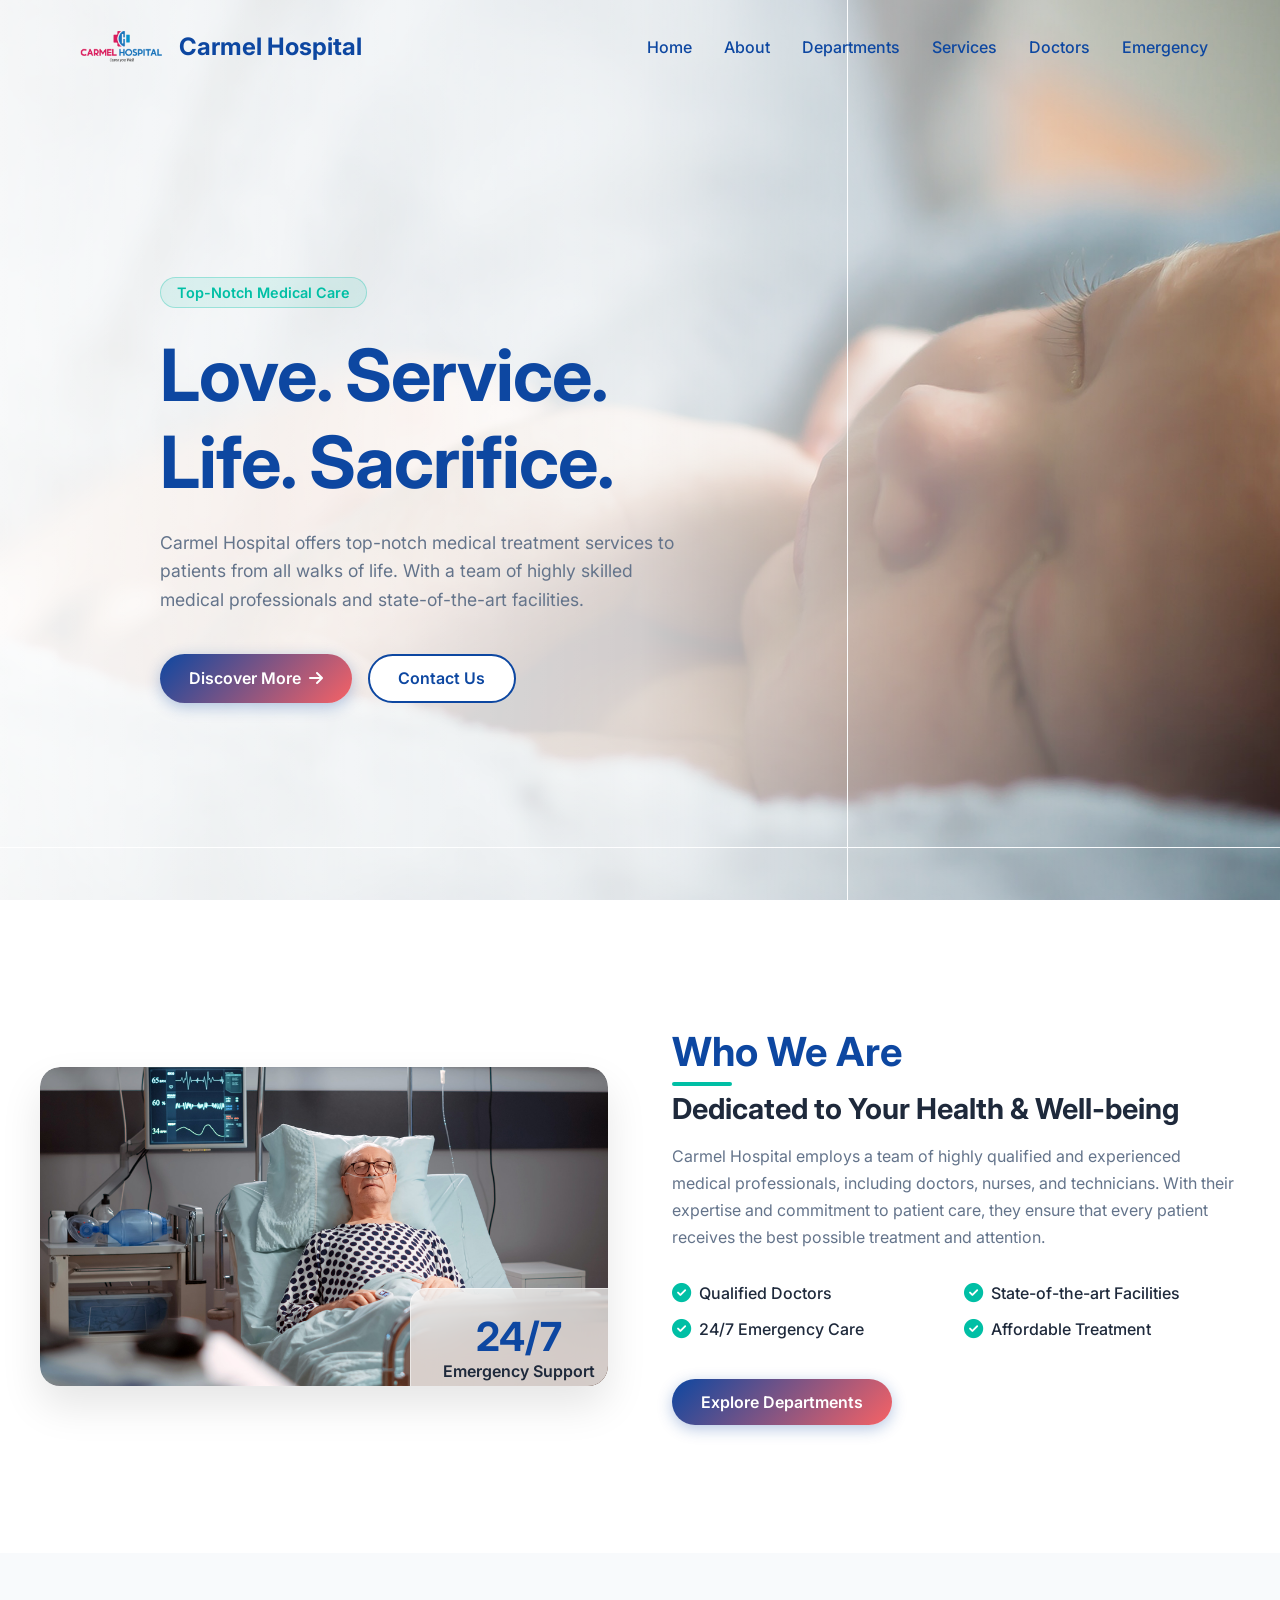
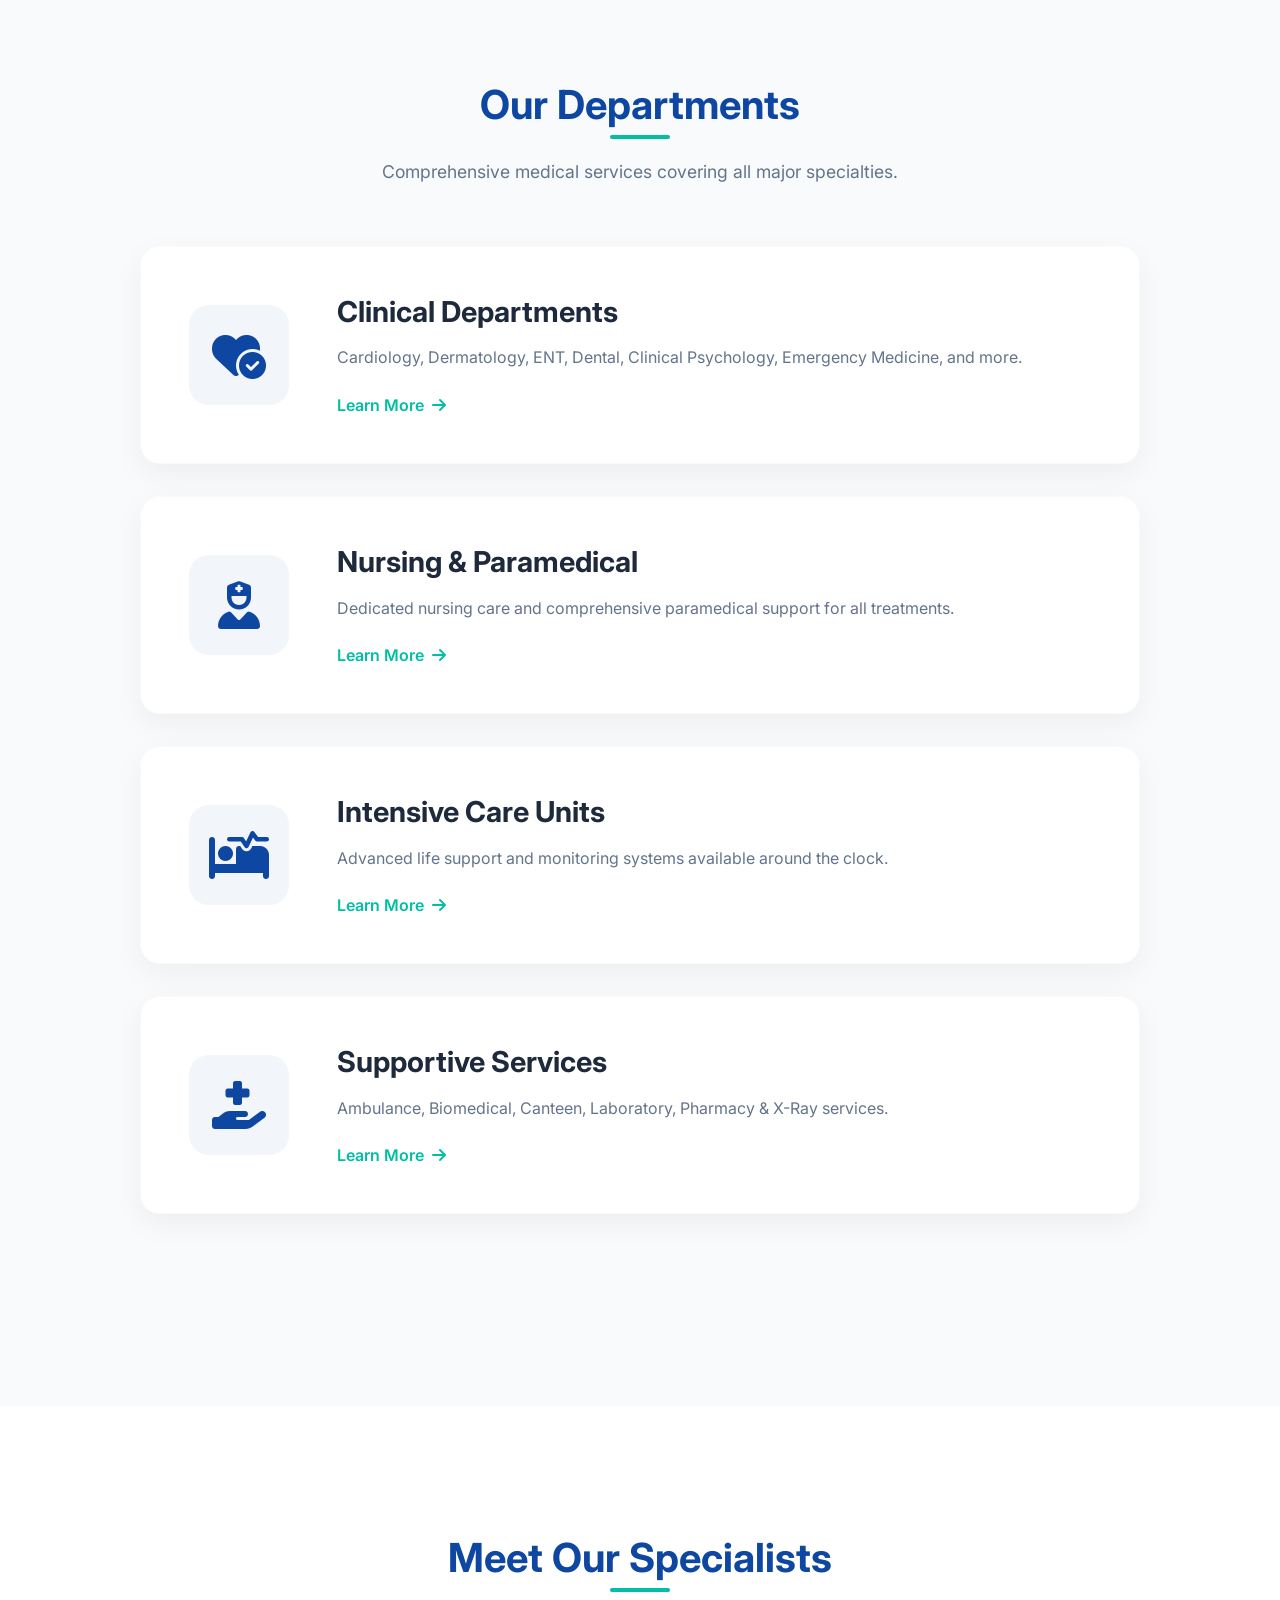
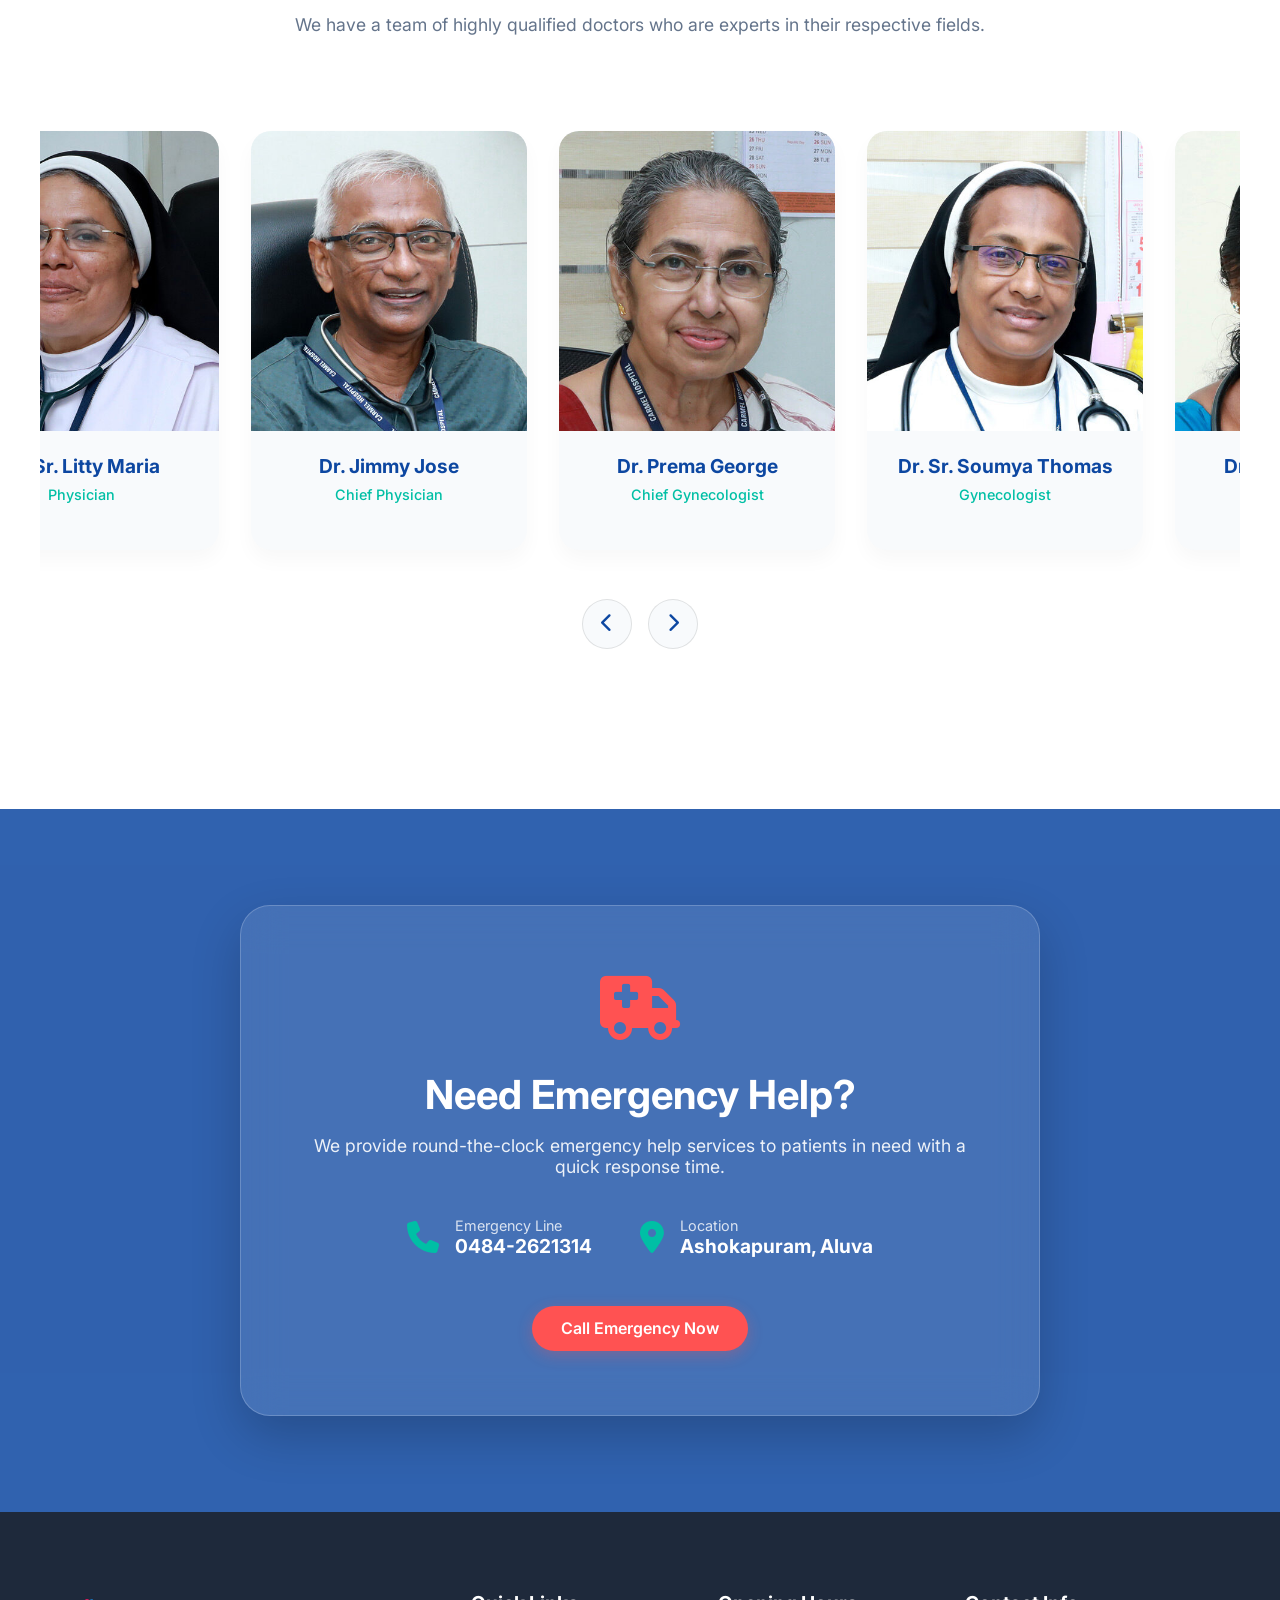
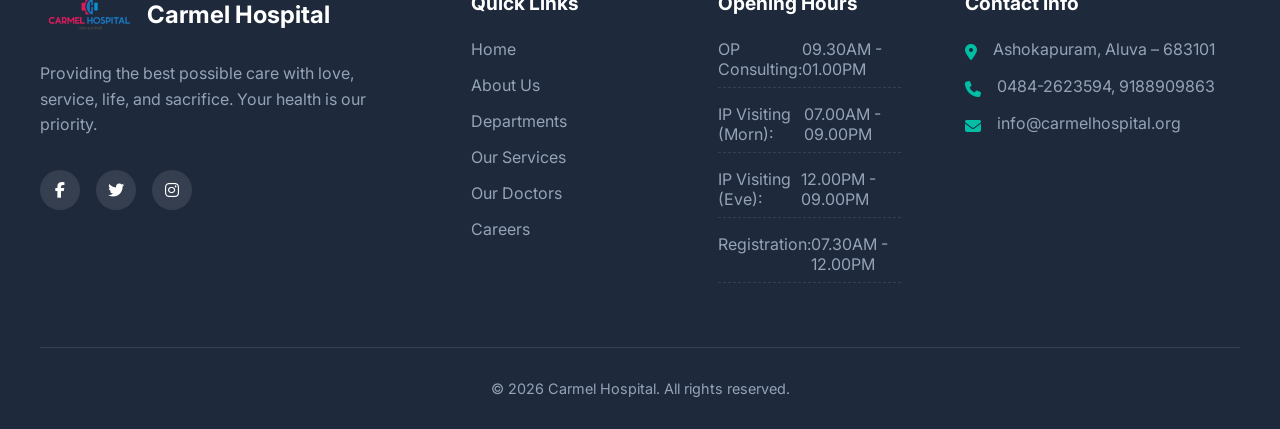
==== index.html @ 653ff262 "first commit" ====
<!DOCTYPE html>
<html lang="en">

<head>
    <meta charset="UTF-8">
    <meta name="viewport" content="width=device-width, initial-scale=1.0">
    <title>Carmel Hospital | Love - Service - Life - Sacrifice</title>
    <link rel="stylesheet" href="style.css?v=1.1">
    <link href="https://fonts.googleapis.com/css2?family=Inter:wght@300;400;500;600;700&display=swap" rel="stylesheet">
    <!-- Font Awesome for icons -->
    <link rel="stylesheet" href="https://cdnjs.cloudflare.com/ajax/libs/font-awesome/6.4.0/css/all.min.css">
</head>

<body>

    <!-- Global Loader -->
    <div id="global-loader" class="global-loader">
        <div class="loader-content">
            <img src="assets/landing/main_logo-1-scaled.png" alt="Carmel Hospital Logo">
        </div>
    </div>
    <script>
        window.addEventListener('load', () => {
            setTimeout(() => {
                const loader = document.getElementById('global-loader');
                if (loader) {
                    loader.style.opacity = '0';
                    setTimeout(() => loader.style.display = 'none', 500);
                }
            }, 500);
        });
    </script>

    <!-- Liquid Glass Navbar -->
    <nav class="navbar" id="navbar">
        <div class="nav-container">
            <a href="#" class="logo">
                <img src="assets/landing/main_logo-1-scaled.png" alt="Carmel Hospital" class="nav-logo-img"> Carmel
                Hospital
            </a>
            <div class="nav-links">
                <a href="#home">Home</a>
                <a href="about.html">About</a>
                <a href="department.html">Departments</a>
                <a href="services.html">Services</a>
                <a href="doctor.html">Doctors</a>
                <a href="#emergency">Emergency</a>
            </div>
            <div class="hamburger">
                <i class="fa-solid fa-bars"></i>
            </div>
        </div>
    </nav>

    <!-- Mobile Menu -->
    <div class="mobile-menu" id="mobile-menu">
        <a href="#home">Home</a>
        <a href="about.html">About</a>
        <a href="department.html">Departments</a>
        <a href="services.html">Services</a>
        <a href="doctor.html">Doctors</a>
        <a href="#emergency" class="btn-primary">Emergency</a>
    </div>

    <!-- Hero Section -->
    <section id="home" class="hero">
        <div class="hero-bg">
            <img src="assets/landing/banner1.jpg" alt="Carmel Hospital">
            <div class="hero-overlay"></div>
        </div>
        <div class="hero-content fade-up">
            <span class="badge">Top-Notch Medical Care</span>
            <h1>Love. Service.<br>Life. Sacrifice.</h1>
            <p>Carmel Hospital offers top-notch medical treatment services to patients from all walks of life. With a
                team of highly skilled medical professionals and state-of-the-art facilities.</p>
            <div class="hero-actions">
                <a href="about.html" class="btn-primary">Discover More <i class="fa-solid fa-arrow-right"></i></a>
                <a href="#contact" class="btn-secondary">Contact Us</a>
            </div>
        </div>
    </section>

    <!-- About Section -->
    <section id="about" class="about">
        <div class="about-container">
            <div class="about-image fade-in-left">
                <img src="assets/about/Intensive-Care-Units.jpg" alt="About Carmel Hospital" loading="lazy">
                <div class="glass-card stats-card">
                    <h3>24/7</h3>
                    <p>Emergency Support</p>
                </div>
            </div>
            <div class="about-content fade-in-right">
                <h2 class="section-title">Who We Are</h2>
                <h3>Dedicated to Your Health & Well-being</h3>
                <p>Carmel Hospital employs a team of highly qualified and experienced medical professionals, including
                    doctors, nurses, and technicians. With their expertise and commitment to patient care, they ensure
                    that every patient receives the best possible treatment and attention.</p>
                <ul class="features-list">
                    <li><i class="fa-solid fa-check-circle"></i> Qualified Doctors</li>
                    <li><i class="fa-solid fa-check-circle"></i> State-of-the-art Facilities</li>
                    <li><i class="fa-solid fa-check-circle"></i> 24/7 Emergency Care</li>
                    <li><i class="fa-solid fa-check-circle"></i> Affordable Treatment</li>
                </ul>
                <a href="#departments" class="btn-primary">Explore Departments</a>
            </div>
        </div>
    </section>

    <!-- Departments Section (Stacking Scroll Cards) -->
    <section id="departments" class="departments">
        <div class="section-header fade-up">
            <h2 class="section-title">Our Departments</h2>
            <p>Comprehensive medical services covering all major specialties.</p>
        </div>

        <div class="stack-cards-container" id="stack-container">
            <div class="stack-card card-1">
                <div class="card-icon"><i class="fa-solid fa-heart-circle-check"></i></div>
                <div class="card-content">
                    <h3>Clinical Departments</h3>
                    <p>Cardiology, Dermatology, ENT, Dental, Clinical Psychology, Emergency Medicine, and more.</p>
                    <a href="department.html#clinical" class="learn-more">Learn More <i
                            class="fa-solid fa-arrow-right"></i></a>
                </div>
            </div>

            <div class="stack-card card-2">
                <div class="card-icon"><i class="fa-solid fa-user-nurse"></i></div>
                <div class="card-content">
                    <h3>Nursing & Paramedical</h3>
                    <p>Dedicated nursing care and comprehensive paramedical support for all treatments.</p>
                    <a href="department.html#nursing" class="learn-more">Learn More <i
                            class="fa-solid fa-arrow-right"></i></a>
                </div>
            </div>

            <div class="stack-card card-3">
                <div class="card-icon"><i class="fa-solid fa-bed-pulse"></i></div>
                <div class="card-content">
                    <h3>Intensive Care Units</h3>
                    <p>Advanced life support and monitoring systems available around the clock.</p>
                    <a href="department.html#icu" class="learn-more">Learn More <i
                            class="fa-solid fa-arrow-right"></i></a>
                </div>
            </div>

            <div class="stack-card card-4">
                <div class="card-icon"><i class="fa-solid fa-hand-holding-medical"></i></div>
                <div class="card-content">
                    <h3>Supportive Services</h3>
                    <p>Ambulance, Biomedical, Canteen, Laboratory, Pharmacy & X-Ray services.</p>
                    <a href="department.html#paramedical" class="learn-more">Learn More <i
                            class="fa-solid fa-arrow-right"></i></a>
                </div>
            </div>
        </div>
    </section>

    <!-- Doctors Section (Minimal Carousel) -->
    <section id="doctors" class="doctors">
        <div class="section-header fade-up">
            <h2 class="section-title">Meet Our Specialists</h2>
            <p>We have a team of highly qualified doctors who are experts in their respective fields.</p>
        </div>

        <div class="carousel-container fade-up">
            <div class="carousel-track" id="doctor-track">
                <!-- Doctor cards will be dynamically injected here by script.js -->
            </div>

            <div class="carousel-controls">
                <button class="control-btn prev-btn" id="prev-doc"><i class="fa-solid fa-chevron-left"></i></button>
                <button class="control-btn next-btn" id="next-doc"><i class="fa-solid fa-chevron-right"></i></button>
            </div>
        </div>
    </section>

    <!-- Emergency Section -->
    <section id="emergency" class="emergency">
        <div class="emergency-content glass-panel fade-up">
            <div class="em-icon">
                <i class="fa-solid fa-truck-medical"></i>
            </div>
            <h2>Need Emergency Help?</h2>
            <p>We provide round-the-clock emergency help services to patients in need with a quick response time.</p>
            <div class="contact-methods">
                <div class="method">
                    <i class="fa-solid fa-phone"></i>
                    <div>
                        <span>Emergency Line</span>
                        <strong>0484-2621314</strong>
                    </div>
                </div>
                <div class="method">
                    <i class="fa-solid fa-location-dot"></i>
                    <div>
                        <span>Location</span>
                        <strong>Ashokapuram, Aluva</strong>
                    </div>
                </div>
            </div>
            <a href="tel:04842621314" class="btn-alert">Call Emergency Now</a>
        </div>
    </section>

    <!-- Footer -->
    <footer id="contact" class="footer">
        <div class="footer-container">
            <div class="footer-col">
                <a href="#" class="logo footer-logo">
                    <img src="assets/landing/main_logo-1-scaled.png" alt="Carmel Hospital" class="nav-logo-img"> Carmel
                    Hospital
                </a>
                <p>Providing the best possible care with love, service, life, and sacrifice. Your health is our
                    priority.</p>
                <div class="social-links">
                    <a href="#"><i class="fa-brands fa-facebook-f"></i></a>
                    <a href="#"><i class="fa-brands fa-twitter"></i></a>
                    <a href="#"><i class="fa-brands fa-instagram"></i></a>
                </div>
            </div>

            <div class="footer-col">
                <h3>Quick Links</h3>
                <ul>
                    <li><a href="#home">Home</a></li>
                    <li><a href="about.html">About Us</a></li>
                    <li><a href="department.html">Departments</a></li>
                    <li><a href="services.html">Our Services</a></li>
                    <li><a href="doctor.html">Our Doctors</a></li>
                    <li><a href="#">Careers</a></li>
                </ul>
            </div>

            <div class="footer-col">
                <h3>Opening Hours</h3>
                <ul class="hours-list">
                    <li>OP Consulting: <span>09.30AM - 01.00PM</span></li>
                    <li>IP Visiting (Morn): <span>07.00AM - 09.00PM</span></li>
                    <li>IP Visiting (Eve): <span>12.00PM - 09.00PM</span></li>
                    <li>Registration: <span>07.30AM - 12.00PM</span></li>
                </ul>
            </div>

            <div class="footer-col">
                <h3>Contact Info</h3>
                <ul class="contact-info">
                    <li><i class="fa-solid fa-location-dot"></i> Ashokapuram, Aluva – 683101</li>
                    <li><i class="fa-solid fa-phone"></i> 0484-2623594, 9188909863</li>
                    <li><i class="fa-solid fa-envelope"></i> info@carmelhospital.org</li>
                </ul>
            </div>
        </div>

        <div class="footer-bottom">
            <p>&copy; 2026 Carmel Hospital. All rights reserved.</p>
        </div>
    </footer>

    <script src="doctors.js"></script>
    <script src="script.js"></script>
</body>

</html>
---- style.css ----
:root {
    --primary-color: #0d47a1;
    /* Deep Trustworthy Blue */
    --secondary-color: #00bfa5;
    /* Modern Medical Teal */
    --accent-color: #ff5252;
    /* Emergency Red */
    --text-main: #1e293b;
    --text-light: #64748b;
    --bg-color: #f8fafc;
    --white: #ffffff;
    --glass-bg: rgba(255, 255, 255, 0.7);
    --glass-border: rgba(255, 255, 255, 0.5);
    --glass-shadow: 0 8px 32px 0 rgba(31, 38, 135, 0.07);
    --transition-smooth: all 0.4s cubic-bezier(0.25, 0.8, 0.25, 1);
}

* {
    margin: 0;
    padding: 0;
    box-sizing: border-box;
}

html {
    scroll-behavior: smooth;
    font-family: 'Inter', sans-serif;
    color: var(--text-main);
}

body {
    background-color: var(--bg-color);
    overflow-x: hidden;
}

/* Typography & Utilities */
h1,
h2,
h3,
h4,
h5,
h6 {
    font-weight: 700;
    line-height: 1.2;
}

a {
    text-decoration: none;
    color: inherit;
    transition: var(--transition-smooth);
}

ul {
    list-style: none;
}

.section-title {
    font-size: 2.5rem;
    color: var(--primary-color);
    margin-bottom: 1rem;
    position: relative;
    display: inline-block;
}

.section-title::after {
    content: '';
    position: absolute;
    bottom: -10px;
    left: 0;
    width: 60px;
    height: 4px;
    background: var(--secondary-color);
    border-radius: 2px;
}

.section-header {
    text-align: center;
    margin-bottom: 4rem;
}

.section-header .section-title::after {
    left: 50%;
    transform: translateX(-50%);
}

.section-header p {
    color: var(--text-light);
    font-size: 1.1rem;
    margin-top: 1rem;
}

/* Buttons */
.btn-primary,
.btn-secondary,
.btn-alert {
    display: inline-flex;
    align-items: center;
    gap: 0.5rem;
    padding: 0.8rem 1.8rem;
    border-radius: 50px;
    font-weight: 600;
    cursor: pointer;
    border: none;
    transition: var(--transition-smooth);
    position: relative;
    overflow: hidden;
    z-index: 1;
}

.btn-primary {
    background: linear-gradient(135deg, var(--primary-color), #f76265);
    color: var(--white);
    box-shadow: 0 4px 15px rgba(13, 71, 161, 0.3);
}

.btn-primary:hover {
    transform: translateY(-3px);
    box-shadow: 0 8px 25px rgba(13, 71, 161, 0.4);
}

.btn-secondary {
    background: var(--white);
    color: var(--primary-color);
    border: 2px solid var(--primary-color);
}

.btn-secondary:hover {
    background: var(--primary-color);
    color: var(--white);
}

.btn-alert {
    background: var(--accent-color);
    color: var(--white);
    box-shadow: 0 4px 15px rgba(255, 82, 82, 0.3);
}

.btn-alert:hover {
    transform: translateY(-3px);
    box-shadow: 0 8px 25px rgba(255, 82, 82, 0.4);
}

/* Liquid Glass Navbar */
.navbar {
    position: fixed;
    top: 0;
    width: 100%;
    padding: 1.5rem 0;
    z-index: 1000;
    transition: var(--transition-smooth);
    background: transparent;
}

.navbar.scrolled {
    padding: 1rem 0;
    background: var(--glass-bg);
    backdrop-filter: blur(12px);
    -webkit-backdrop-filter: blur(12px);
    border-bottom: 1px solid var(--glass-border);
    box-shadow: var(--glass-shadow);
}

.nav-container {
    max-width: 1200px;
    margin: 0 auto;
    padding: 0 2rem;
    display: flex;
    justify-content: space-between;
    align-items: center;
}

.logo {
    font-size: 1.5rem;
    font-weight: 700;
    color: var(--primary-color);
    display: flex;
    align-items: center;
    gap: 0.5rem;
}

.navbar.scrolled .logo,
.navbar.scrolled .nav-links a:not(.btn-nav) {
    color: var(--primary-color);
}

.nav-links {
    display: flex;
    align-items: center;
    gap: 2rem;
}

.nav-links a {
    font-weight: 500;
    position: relative;
    color: var(--primary-color);
}

.nav-links a:not(.btn-nav)::after {
    content: '';
    position: absolute;
    bottom: -5px;
    left: 0;
    width: 0;
    height: 2px;
    background: var(--secondary-color);
    transition: width 0.3s ease;
}

.nav-links a:not(.btn-nav):hover::after {
    width: 100%;
}

.hamburger {
    display: none;
    font-size: 1.5rem;
    cursor: pointer;
    color: var(--primary-color);
}

/* Mobile Menu */
.mobile-menu {
    position: fixed;
    top: 0;
    right: -100%;
    width: 300px;
    height: 100vh;
    background: var(--white);
    box-shadow: -5px 0 20px rgba(0, 0, 0, 0.1);
    display: flex;
    flex-direction: column;
    padding: 6rem 2rem;
    gap: 1.5rem;
    z-index: 999;
    transition: 0.4s ease-in-out;
}

.mobile-menu.active {
    right: 0;
}

.mobile-menu a {
    font-size: 1.2rem;
    font-weight: 600;
    color: var(--primary-color);
}

/* Hero Section */
.hero {
    min-height: 100vh;
    position: relative;
    display: flex;
    align-items: center;
    padding-top: 80px;
    overflow: hidden;
}

.hero-bg {
    position: absolute;
    top: 0;
    left: 0;
    width: 100%;
    height: 100%;
    z-index: -1;
}

.hero-bg img {
    width: 100%;
    height: 100%;
    object-fit: cover;
    object-position: center;
}

.hero-overlay {
    position: absolute;
    top: 0;
    left: 0;
    width: 100%;
    height: 100%;
    background: linear-gradient(90deg, rgba(255, 255, 255, 0.95) 0%, rgba(255, 255, 255, 0.8) 50%, rgba(255, 255, 255, 0.1) 100%);
}

.hero-content {
    max-width: 1200px;
    margin: 0 auto;
    padding: 0 2rem;
    width: 100%;
    max-width: 600px;
    margin-left: 10%;
}

.badge {
    display: inline-block;
    padding: 0.4rem 1rem;
    background: rgba(0, 191, 165, 0.1);
    color: var(--secondary-color);
    border-radius: 50px;
    font-weight: 600;
    font-size: 0.9rem;
    margin-bottom: 1.5rem;
    border: 1px solid rgba(0, 191, 165, 0.3);
}

.hero-content h1 {
    font-size: 4.5rem;
    color: var(--primary-color);
    margin-bottom: 1.5rem;
    letter-spacing: -1px;
}

.hero-content p {
    font-size: 1.1rem;
    color: var(--text-light);
    margin-bottom: 2.5rem;
    line-height: 1.6;
}

.hero-actions {
    display: flex;
    gap: 1rem;
}

/* About Section */
.about {
    padding: 8rem 2rem;
    background: var(--white);
}

.about-container {
    max-width: 1200px;
    margin: 0 auto;
    display: grid;
    grid-template-columns: 1fr 1fr;
    gap: 4rem;
    align-items: center;
}

.about-image {
    position: relative;
    border-radius: 20px;
    overflow: hidden;
    box-shadow: 0 20px 40px rgba(0, 0, 0, 0.1);
}

.about-image img {
    width: 100%;
    display: block;
    border-radius: 20px;
    transition: transform 0.5s ease;
}

.about-image:hover img {
    transform: scale(1.05);
}

.glass-card {
    position: absolute;
    bottom: -20px;
    right: -20px;
    background: var(--glass-bg);
    backdrop-filter: blur(16px);
    -webkit-backdrop-filter: blur(16px);
    border: 1px solid var(--glass-border);
    padding: 1.5rem 2rem;
    border-radius: 16px;
    box-shadow: var(--glass-shadow);
    text-align: center;
    z-index: 2;
}

.stats-card h3 {
    font-size: 2.5rem;
    color: var(--primary-color);
}

.stats-card p {
    color: var(--text-main);
    font-weight: 600;
}

.about-content h3 {
    font-size: 1.8rem;
    margin-bottom: 1rem;
    color: var(--text-main);
}

.about-content p {
    color: var(--text-light);
    margin-bottom: 2rem;
    line-height: 1.7;
}

.features-list {
    display: grid;
    grid-template-columns: 1fr 1fr;
    gap: 1rem;
    margin-bottom: 2.5rem;
}

.features-list li {
    display: flex;
    align-items: center;
    gap: 0.5rem;
    color: var(--text-main);
    font-weight: 500;
}

.features-list i {
    color: var(--secondary-color);
    font-size: 1.2rem;
}

/* Departments Section (Stacking Scroll Cards) */
.departments {
    padding: 8rem 2rem;
    background: var(--bg-color);
    position: relative;
}

.stack-cards-container {
    max-width: 1000px;
    margin: 0 auto;
    display: flex;
    flex-direction: column;
    gap: 2rem;
    padding-bottom: 4rem;
    /* Space for the last card to stick */
}

.stack-card {
    background: var(--white);
    border-radius: 20px;
    padding: 3rem;
    display: flex;
    align-items: center;
    gap: 3rem;
    box-shadow: 0 10px 30px rgba(0, 0, 0, 0.05);
    position: sticky;
    top: 120px;
    /* Offset for navbar */
    transform-origin: top center;
    transition: var(--transition-smooth);
    border: 1px solid rgba(0, 0, 0, 0.02);
}

/* Offsets for stacking effect */
.card-1 {
    top: 120px;
    z-index: 1;
}

.card-2 {
    top: 140px;
    z-index: 2;
}

.card-3 {
    top: 160px;
    z-index: 3;
}

.card-4 {
    top: 180px;
    z-index: 4;
}

.card-icon {
    width: 100px;
    height: 100px;
    background: rgba(13, 71, 161, 0.05);
    border-radius: 20px;
    display: flex;
    justify-content: center;
    align-items: center;
    font-size: 3rem;
    color: var(--primary-color);
    flex-shrink: 0;
    transition: var(--transition-smooth);
}

.stack-card:hover .card-icon {
    background: var(--primary-color);
    color: var(--white);
    transform: scale(1.1);
}

.card-content h3 {
    font-size: 1.8rem;
    margin-bottom: 1rem;
}

.card-content p {
    color: var(--text-light);
    margin-bottom: 1.5rem;
    line-height: 1.6;
}

.learn-more {
    color: var(--secondary-color);
    font-weight: 600;
    display: flex;
    align-items: center;
    gap: 0.5rem;
}

.learn-more:hover {
    color: var(--primary-color);
    gap: 0.8rem;
}

/* Doctors Section (Minimal Carousel) */
.doctors {
    padding: 8rem 2rem;
    background: var(--white);
}

.carousel-container {
    max-width: 1200px;
    margin: 0 auto;
    position: relative;
    overflow: hidden;
    padding: 2rem 0;
}

.carousel-track {
    display: flex;
    gap: 2rem;
    cursor: grab;
    will-change: transform;
}

.carousel-track:active {
    cursor: grabbing;
}

.doctor-card {
    flex: 0 0 calc(25% - 1.5rem);
    background: var(--bg-color);
    border-radius: 20px;
    overflow: hidden;
    box-shadow: 0 10px 20px rgba(0, 0, 0, 0.03);
    transition: var(--transition-smooth);
}

.doctor-card:hover {
    transform: translateY(-10px);
    box-shadow: 0 15px 30px rgba(0, 0, 0, 0.08);
}

.doc-img-wrapper {
    position: relative;
    height: 300px;
    overflow: hidden;
}

.doc-img-wrapper img {
    width: 100%;
    height: 100%;
    object-fit: cover;
    transition: var(--transition-smooth);
}

.doctor-card:hover .doc-img-wrapper img {
    transform: scale(1.05);
}

.doc-socials {
    position: absolute;
    bottom: -50px;
    left: 0;
    width: 100%;
    display: flex;
    justify-content: center;
    gap: 1rem;
    padding: 1rem;
    background: linear-gradient(to top, rgba(0, 0, 0, 0.7), transparent);
    transition: var(--transition-smooth);
}

.doctor-card:hover .doc-socials {
    bottom: 0;
}

.doc-socials a {
    color: var(--white);
    font-size: 1.2rem;
}

.doc-socials a:hover {
    color: var(--secondary-color);
}

.doc-info {
    padding: 1.5rem;
    text-align: center;
}

.doc-info h3 {
    font-size: 1.2rem;
    color: var(--primary-color);
    margin-bottom: 0.5rem;
}

.doc-info p {
    color: var(--secondary-color);
    font-weight: 500;
    font-size: 0.9rem;
}

.carousel-controls {
    display: flex;
    justify-content: center;
    gap: 1rem;
    margin-top: 3rem;
}

.control-btn {
    width: 50px;
    height: 50px;
    border-radius: 50%;
    background: var(--bg-color);
    border: 1px solid rgba(0, 0, 0, 0.1);
    color: var(--primary-color);
    font-size: 1.2rem;
    cursor: pointer;
    transition: var(--transition-smooth);
    display: flex;
    justify-content: center;
    align-items: center;
}

.control-btn:hover {
    background: var(--primary-color);
    color: var(--white);
}

/* Emergency Section */
.emergency {
    padding: 6rem 2rem;
    background: url('assets/hero.png') center/cover fixed;
    position: relative;
    display: flex;
    justify-content: center;
    align-items: center;
}

.emergency::before {
    content: '';
    position: absolute;
    top: 0;
    left: 0;
    width: 100%;
    height: 100%;
    background: rgba(13, 71, 161, 0.85);
    /* Deep blue overlay */
}

.glass-panel {
    background: rgba(255, 255, 255, 0.1);
    backdrop-filter: blur(20px);
    -webkit-backdrop-filter: blur(20px);
    border: 1px solid rgba(255, 255, 255, 0.2);
    border-radius: 30px;
    padding: 4rem;
    max-width: 800px;
    text-align: center;
    color: var(--white);
    position: relative;
    z-index: 2;
    box-shadow: 0 20px 50px rgba(0, 0, 0, 0.2);
}

.em-icon {
    font-size: 4rem;
    color: var(--accent-color);
    margin-bottom: 1.5rem;
}

.glass-panel h2 {
    font-size: 2.5rem;
    margin-bottom: 1rem;
}

.glass-panel p {
    font-size: 1.1rem;
    opacity: 0.9;
    margin-bottom: 2.5rem;
}

.contact-methods {
    display: flex;
    justify-content: center;
    gap: 3rem;
    margin-bottom: 3rem;
}

.method {
    display: flex;
    align-items: center;
    gap: 1rem;
    text-align: left;
}

.method i {
    font-size: 2rem;
    color: var(--secondary-color);
}

.method span {
    display: block;
    font-size: 0.9rem;
    opacity: 0.8;
}

.method strong {
    font-size: 1.2rem;
    display: block;
}

/* Footer */
.footer {
    background: var(--text-main);
    color: var(--white);
    padding: 5rem 2rem 0;
}

.footer-container {
    max-width: 1200px;
    margin: 0 auto;
    display: grid;
    grid-template-columns: 2fr 1fr 1fr 1.5fr;
    gap: 4rem;
    padding-bottom: 4rem;
    border-bottom: 1px solid rgba(255, 255, 255, 0.1);
}

.footer-logo {
    color: var(--white);
    margin-bottom: 1.5rem;
}

.footer-col p {
    color: #94a3b8;
    margin-bottom: 2rem;
    line-height: 1.6;
}

.social-links {
    display: flex;
    gap: 1rem;
}

.social-links a {
    width: 40px;
    height: 40px;
    border-radius: 50%;
    background: rgba(255, 255, 255, 0.1);
    display: flex;
    justify-content: center;
    align-items: center;
}

.social-links a:hover {
    background: var(--secondary-color);
    transform: translateY(-3px);
}

.footer-col h3 {
    font-size: 1.2rem;
    margin-bottom: 1.5rem;
    color: var(--white);
}

.footer-col ul {
    display: flex;
    flex-direction: column;
    gap: 1rem;
}

.footer-col ul a,
.footer-col ul li {
    color: #94a3b8;
    transition: var(--transition-smooth);
}

.footer-col ul a:hover {
    color: var(--secondary-color);
    padding-left: 5px;
}

.hours-list li {
    display: flex;
    justify-content: space-between;
    border-bottom: 1px dashed rgba(255, 255, 255, 0.1);
    padding-bottom: 0.5rem;
}

.contact-info li {
    display: flex;
    align-items: flex-start;
    gap: 1rem;
}

.contact-info i {
    color: var(--secondary-color);
    margin-top: 5px;
}

.footer-bottom {
    text-align: center;
    padding: 2rem 0;
    color: #94a3b8;
    font-size: 0.9rem;
}

/* Animations */
.fade-up {
    opacity: 0;
    transform: translateY(40px);
    transition: opacity 0.8s ease, transform 0.8s ease;
}

.fade-up.visible {
    opacity: 1;
    transform: translateY(0);
}

.fade-in-left {
    opacity: 0;
    transform: translateX(-40px);
    transition: opacity 0.8s ease, transform 0.8s ease;
}

.fade-in-left.visible {
    opacity: 1;
    transform: translateX(0);
}

.fade-in-right {
    opacity: 0;
    transform: translateX(40px);
    transition: opacity 0.8s ease, transform 0.8s ease;
}

.fade-in-right.visible {
    opacity: 1;
    transform: translateX(0);
}

/* Doctors Page Utilities */
.doctors-grid {
    max-width: 1200px;
    margin: 0 auto;
    display: grid;
    grid-template-columns: repeat(auto-fill, minmax(250px, 1fr));
    gap: 2rem;
    padding: 4rem 2rem;
}

.page-header {
    padding: 150px 2rem 4rem;
    text-align: center;
    background: var(--bg-color);
}

.page-header h1 {
    font-size: 3.5rem;
    color: var(--primary-color);
    margin-bottom: 1rem;
}

/* Departments Page Styles */
.dept-container {
    max-width: 1200px;
    margin: 0 auto;
    padding: 2rem 2rem 6rem;
}

.dept-category {
    margin-bottom: 5rem;
}

.dept-category-title {
    font-size: 2rem;
    color: var(--primary-color);
    margin-bottom: 2rem;
    border-bottom: 2px solid rgba(0, 191, 165, 0.2);
    padding-bottom: 1rem;
    display: flex;
    align-items: center;
    gap: 1rem;
}

.dept-category-title i {
    color: var(--secondary-color);
}

.dept-grid {
    display: grid;
    grid-template-columns: repeat(auto-fill, minmax(280px, 1fr));
    gap: 1.5rem;
}

.dept-card {
    background: var(--white);
    border-radius: 16px;
    padding: 2rem;
    box-shadow: 0 4px 15px rgba(0, 0, 0, 0.03);
    transition: var(--transition-smooth);
    border: 1px solid rgba(0, 0, 0, 0.02);
    display: flex;
    align-items: flex-start;
    gap: 1rem;
    position: relative;
    overflow: hidden;
}

.dept-card::before {
    content: '';
    position: absolute;
    top: 0;
    left: 0;
    width: 4px;
    height: 100%;
    background: var(--secondary-color);
    transform: scaleY(0);
    transform-origin: bottom;
    transition: var(--transition-smooth);
}

.dept-card:hover::before {
    transform: scaleY(1);
}

.dept-card:hover {
    transform: translateY(-5px);
    box-shadow: 0 10px 25px rgba(0, 0, 0, 0.08);
}

.dept-icon {
    font-size: 2rem;
    color: var(--primary-color);
    background: rgba(13, 71, 161, 0.05);
    width: 60px;
    height: 60px;
    display: flex;
    justify-content: center;
    align-items: center;
    border-radius: 12px;
    flex-shrink: 0;
    transition: var(--transition-smooth);
}

.dept-card:hover .dept-icon {
    background: var(--primary-color);
    color: var(--white);
    transform: scale(1.1) rotate(5deg);
}

.dept-info h3 {
    font-size: 1.2rem;
    color: var(--text-main);
    margin-bottom: 0.5rem;
    margin-top: 0.5rem;
}

.dept-info p {
    font-size: 0.9rem;
    color: var(--text-light);
}

/* About Page Styles */
.about-page-header {
    padding: 150px 2rem 4rem;
    text-align: center;
    background: var(--bg-color);
}

.about-page-header h1 {
    font-size: 3.5rem;
    color: var(--primary-color);
    margin-bottom: 1rem;
}

.about-page-container {
    max-width: 1200px;
    margin: 0 auto;
    padding: 2rem 2rem 6rem;
}

.admin-message {
    background: var(--white);
    border-radius: 20px;
    padding: 4rem;
    box-shadow: 0 10px 30px rgba(0, 0, 0, 0.03);
    margin-bottom: 5rem;
    border-left: 5px solid var(--secondary-color);
}

.admin-message h2 {
    color: var(--primary-color);
    font-size: 2rem;
    margin-bottom: 0.5rem;
}

.admin-message h4 {
    color: var(--secondary-color);
    font-size: 1.1rem;
    margin-bottom: 2rem;
    font-weight: 500;
}

.admin-message p {
    color: var(--text-light);
    font-size: 1.1rem;
    line-height: 1.8;
    margin-bottom: 1.5rem;
}

.mission-vision-grid {
    display: grid;
    grid-template-columns: repeat(2, 1fr);
    gap: 2rem;
    margin-bottom: 5rem;
}

.mv-card {
    background: var(--bg-color);
    padding: 3rem;
    border-radius: 20px;
    text-align: center;
    transition: var(--transition-smooth);
    border: 1px solid rgba(0, 0, 0, 0.02);
}

.mv-card:hover {
    transform: translateY(-10px);
    box-shadow: 0 15px 30px rgba(0, 0, 0, 0.05);
    background: var(--white);
}

.mv-icon {
    font-size: 3rem;
    color: var(--secondary-color);
    margin-bottom: 1.5rem;
}

.mv-card h3 {
    font-size: 1.8rem;
    color: var(--primary-color);
    margin-bottom: 1rem;
}

.mv-card p,
.mv-card ul {
    color: var(--text-light);
    line-height: 1.6;
    text-align: left;
}

.mv-card ul {
    list-style-type: disc;
    padding-left: 1.5rem;
}

.mv-card.motto {
    grid-column: span 2;
    background: linear-gradient(135deg, var(--primary-color), #1565c0);
    color: var(--white);
}

.mv-card.motto h3 {
    color: var(--white);
}

.mv-card.motto p {
    color: rgba(255, 255, 255, 0.9);
    text-align: center;
    font-size: 1.5rem;
    font-weight: 500;
    letter-spacing: 2px;
}

.care-section {
    margin-bottom: 5rem;
}

.care-section-title {
    text-align: center;
    font-size: 2.5rem;
    color: var(--primary-color);
    margin-bottom: 3rem;
}

.care-grid {
    display: grid;
    grid-template-columns: repeat(3, 1fr);
    gap: 2rem;
}

.care-card {
    background: var(--white);
    padding: 2.5rem;
    border-radius: 20px;
    box-shadow: 0 10px 30px rgba(0, 0, 0, 0.03);
    transition: var(--transition-smooth);
    position: relative;
    overflow: hidden;
}

.care-card:hover {
    transform: translateY(-10px);
}

.care-card::before {
    content: '';
    position: absolute;
    top: 0;
    left: 0;
    width: 100%;
    height: 4px;
    background: var(--secondary-color);
}

.care-card h3 {
    font-size: 1.5rem;
    color: var(--primary-color);
    margin-bottom: 1.5rem;
}

.care-card p {
    color: var(--text-light);
    line-height: 1.7;
}

/* Services Page Styles */
.services-header {
    padding: 150px 2rem 4rem;
    text-align: center;
    background: var(--bg-color);
}

.services-header h1 {
    font-size: 3.5rem;
    color: var(--primary-color);
    margin-bottom: 1rem;
}

.services-container {
    max-width: 1200px;
    margin: 0 auto;
    padding: 2rem 2rem 6rem;
}

.services-category {
    margin-bottom: 5rem;
}

.services-category-title {
    font-size: 2.2rem;
    color: var(--primary-color);
    margin-bottom: 3rem;
    border-bottom: 3px solid rgba(0, 191, 165, 0.2);
    padding-bottom: 1rem;
    display: flex;
    align-items: center;
    gap: 1rem;
}

.services-category-title i {
    color: var(--secondary-color);
}

.services-grid {
    display: grid;
    grid-template-columns: repeat(auto-fill, minmax(300px, 1fr));
    gap: 2rem;
}

.service-card {
    background: var(--white);
    padding: 2rem;
    border-radius: 16px;
    box-shadow: 0 4px 15px rgba(0, 0, 0, 0.03);
    transition: var(--transition-smooth);
    border: 1px solid rgba(0, 0, 0, 0.02);
    display: flex;
    align-items: center;
    gap: 1.5rem;
    position: relative;
    overflow: hidden;
}

.service-card:hover {
    transform: translateX(10px);
    box-shadow: 0 10px 25px rgba(0, 0, 0, 0.08);
    border-left: 4px solid var(--secondary-color);
}

.service-icon {
    font-size: 2.5rem;
    color: var(--secondary-color);
    width: 60px;
    height: 60px;
    display: flex;
    justify-content: center;
    align-items: center;
    background: rgba(0, 191, 165, 0.1);
    border-radius: 50%;
    flex-shrink: 0;
    transition: var(--transition-smooth);
}

.service-card:hover .service-icon {
    background: var(--secondary-color);
    color: var(--white);
    transform: rotate(15deg);
}

.service-info h3 {
    font-size: 1.2rem;
    color: var(--text-main);
    line-height: 1.4;
}

/* Dynamic Profile Page Styles */
.profile-page-header {
    padding: 120px 2rem 2rem;
    text-align: center;
    background: var(--bg-color);
}

.profile-controls {
    display: flex;
    justify-content: center;
    align-items: center;
    gap: 2rem;
    margin-bottom: 2rem;
}

.profile-container {
    max-width: 1200px;
    margin: 0 auto;
    padding: 2rem;
    display: grid;
    grid-template-columns: 1fr 2fr;
    gap: 4rem;
    align-items: start;
    min-height: 500px;
    /* Prevent layout jump */
}

/* Image Section */
.profile-image-wrapper {
    position: relative;
    border-radius: 20px;
    overflow: hidden;
    box-shadow: 0 15px 35px rgba(0, 0, 0, 0.1);
    background: var(--white);
    aspect-ratio: 3/4;
    display: flex;
    justify-content: center;
    align-items: center;
}

.profile-image-wrapper img {
    width: 100%;
    height: 100%;
    object-fit: cover;
}

.profile-badge {
    position: absolute;
    bottom: 0;
    left: 0;
    width: 100%;
    background: linear-gradient(to top, rgba(13, 71, 161, 0.9), transparent);
    padding: 2rem 1.5rem 1rem;
    color: var(--white);
    text-align: center;
}

/* Info Section */
.profile-info {
    display: flex;
    flex-direction: column;
    gap: 1.5rem;
}

.profile-name {
    font-size: 2.8rem;
    color: var(--primary-color);
    margin-bottom: 0.5rem;
}

.profile-specialty {
    font-size: 1.3rem;
    color: var(--secondary-color);
    font-weight: 500;
    display: flex;
    align-items: center;
    gap: 0.5rem;
}

.profile-meta {
    display: flex;
    gap: 2rem;
    margin-bottom: 1rem;
}

.meta-item {
    display: flex;
    align-items: center;
    gap: 0.5rem;
    color: var(--text-light);
    font-size: 1.1rem;
}

.meta-item i {
    color: var(--primary-color);
}

.profile-about h3,
.profile-achievements h3 {
    font-size: 1.5rem;
    color: var(--primary-color);
    margin-bottom: 1rem;
}

.profile-about p {
    color: var(--text-light);
    line-height: 1.8;
}

.profile-actions {
    margin-top: 1rem;
    display: flex;
    gap: 1rem;
}

/* Thumbnail Strip */
.profile-thumbnails-wrapper {
    max-width: 1200px;
    margin: 4rem auto;
    padding: 0 2rem;
    overflow-x: auto;
    scrollbar-width: thin;
}

.profile-thumbnails {
    display: flex;
    gap: 1.5rem;
    padding-bottom: 1rem;
}

.thumb-card {
    min-width: 80px;
    width: 80px;
    height: 80px;
    border-radius: 50%;
    overflow: hidden;
    cursor: pointer;
    border: 3px solid transparent;
    transition: var(--transition-smooth);
    opacity: 0.6;
}

.thumb-card img {
    width: 100%;
    height: 100%;
    object-fit: cover;
}

.thumb-card.active,
.thumb-card:hover {
    opacity: 1;
    transform: scale(1.1);
    border-color: var(--secondary-color);
    box-shadow: 0 5px 15px rgba(0, 191, 165, 0.3);
}

/* Animations for JS Router */
.anim-target {
    transition: opacity 0.5s ease, transform 0.5s ease;
    opacity: 1;
    transform: translateX(0);
}

.anim-target.hidden-left {
    opacity: 0;
    transform: translateX(-20px);
}

.anim-target.hidden-right {
    opacity: 0;
    transform: translateX(20px);
}

/* Dynamic Department Profile Styles */
.dept-banner {
    background: linear-gradient(135deg, rgba(13, 71, 161, 0.8), rgba(0, 191, 165, 0.8));
    background-size: cover;
    background-position: center;
    background-repeat: no-repeat;
    padding: 140px 2rem 4rem;
    color: var(--white);
    text-align: center;
    position: relative;
    border-bottom-left-radius: 40px;
    border-bottom-right-radius: 40px;
    margin-bottom: 3rem;
    box-shadow: 0 10px 30px rgba(13, 71, 161, 0.2);
    background-blend-mode: multiply;
}

.dept-banner-content {
    max-width: 800px;
    margin: 0 auto;
    position: relative;
    z-index: 2;
}

.dept-banner-icon {
    font-size: 4rem;
    margin-bottom: 1rem;
    color: rgba(255, 255, 255, 0.9);
}

.dept-banner h1 {
    font-size: 3.5rem;
    margin-bottom: 0.5rem;
}

.dept-controls {
    position: absolute;
    top: 50%;
    left: 0;
    width: 100%;
    display: flex;
    justify-content: space-between;
    padding: 0 2rem;
    transform: translateY(-50%);
    pointer-events: none;
}

.dept-controls .control-btn {
    pointer-events: auto;
    background: rgba(255, 255, 255, 0.2);
    color: var(--white);
    border-color: rgba(255, 255, 255, 0.3);
}

.dept-controls .control-btn:hover {
    background: var(--white);
    color: var(--primary-color);
}

.dept-profile-container {
    max-width: 1200px;
    margin: 0 auto;
    padding: 0 2rem 4rem;
    display: grid;
    grid-template-columns: 2fr 1fr;
    gap: 3rem;
}

.dept-info-section {
    display: flex;
    flex-direction: column;
    gap: 2rem;
}

.dept-card-panel {
    background: var(--white);
    border-radius: 20px;
    padding: 2.5rem;
    box-shadow: 0 10px 30px rgba(0, 0, 0, 0.03);
    border: 1px solid rgba(0, 0, 0, 0.05);
}

.dept-card-panel h2 {
    color: var(--primary-color);
    margin-bottom: 1.5rem;
    display: flex;
    align-items: center;
    gap: 0.8rem;
    font-size: 1.8rem;
}

.dept-card-panel p {
    color: var(--text-light);
    line-height: 1.8;
}

.dept-list {
    list-style: none;
    display: grid;
    grid-template-columns: 1fr 1fr;
    gap: 1rem;
}

.dept-list li {
    display: flex;
    align-items: center;
    gap: 0.8rem;
    color: var(--text-main);
    padding: 0.8rem;
    background: var(--bg-color);
    border-radius: 10px;
    transition: var(--transition-smooth);
}

.dept-list li:hover {
    transform: translateX(5px);
    background: rgba(0, 191, 165, 0.1);
}

.dept-list li i {
    color: var(--secondary-color);
}

.dept-sidebar {
    display: flex;
    flex-direction: column;
    gap: 2rem;
}

.dept-contact-card {
    background: var(--primary-color);
    color: var(--black);
    border-radius: 20px;
    padding: 2.5rem;
    text-align: center;
}

.dept-contact-card h3 {
    margin-bottom: 1rem;
    font-size: 1.5rem;
}

.dept-contact-card p {
    color: rgba(0, 0, 1, 0.767);
    margin-bottom: 1.5rem;
}

.dept-contact-card .btn-alert {
    display: block;
    width: 100%;
}

.dept-specialists-section {
    max-width: 1200px;
    margin: 0 auto 4rem;
    padding: 0 2rem;
}

.dept-specialists-section h2 {
    color: var(--primary-color);
    margin-bottom: 2rem;
    text-align: center;
    font-size: 2.2rem;
}

.dept-doctors-grid {
    display: grid;
    grid-template-columns: repeat(auto-fill, minmax(280px, 1fr));
    gap: 2rem;
}

/* Animations for Dept JS Router */
.dept-anim-layer {
    transition: opacity 0.5s ease;
    opacity: 1;
}

.dept-anim-layer.hidden {
    opacity: 0;
}



/* Responsive Design */
@media (max-width: 1024px) {
    .about-container {
        gap: 2rem;
    }

    .doctor-card {
        flex: 0 0 calc(33.333% - 1.33rem);
    }
}

@media (max-width: 768px) {
    .nav-links {
        display: none;
    }

    .hamburger {
        display: block;
    }

    .hero-content {
        margin-left: 0;
        text-align: center;
    }

    .hero-actions {
        justify-content: center;
    }

    .hero-content h1 {
        font-size: 3rem;
    }

    .about-container {
        grid-template-columns: 1fr;
    }

    .about-image {
        margin-bottom: 3rem;
    }

    .stack-card {
        flex-direction: column;
        text-align: center;
        padding: 2rem;
        gap: 1.5rem;
    }

    .doctor-card {
        flex: 0 0 calc(50% - 1rem);
    }

    .contact-methods {
        flex-direction: column;
        gap: 1.5rem;
        align-items: center;
    }

    .glass-panel {
        padding: 2rem;
    }

    .footer-container {
        grid-template-columns: 1fr;
        gap: 2.5rem;
    }

    /* About Page Mobile */
    .mission-vision-grid {
        grid-template-columns: 1fr;
    }

    .mv-card.motto {
        grid-column: span 1;
    }

    .care-grid {
        grid-template-columns: 1fr;
    }

    .admin-message {
        padding: 2rem;
    }

    .profile-container {
        grid-template-columns: 1fr;
        gap: 2rem;
    }

    .profile-name {
        font-size: 2.2rem;
    }

    .profile-image-wrapper {
        aspect-ratio: 1/1;
    }

    .dept-profile-container {
        grid-template-columns: 1fr;
    }

    .dept-banner h1 {
        font-size: 2.5rem;
    }
}

@media (max-width: 480px) {
    .doctor-card {
        flex: 0 0 100%;
    }

    .hero-actions {
        flex-direction: column;
    }

    .profile-controls {
        gap: 1rem;
    }

    .profile-meta {
        flex-direction: column;
        gap: 0.5rem;
    }

    .dept-list {
        grid-template-columns: 1fr;
    }
}

/* Image Optimizations added via script */
img {
    animation: imageFadeIn 0.6s ease-out forwards;
}

@keyframes imageFadeIn {
    from {
        opacity: 0;
        transform: scale(0.98);
    }

    to {
        opacity: 1;
        transform: scale(1);
    }
}

.doc-img-wrapper {
    overflow: hidden;
}

.doc-img-wrapper img {
    transition: transform 0.4s ease !important;
}

.doctor-card:hover .doc-img-wrapper img {
    transform: scale(1.08) !important;
}


.nav-logo-img {
    height: 45px;
    width: auto;
    object-fit: contain;
    animation: none;
    /* Disable global fade-in for the logo to keep header snappy */
}

/* Global Loader */
.global-loader {
    position: fixed;
    top: 0;
    left: 0;
    width: 100vw;
    height: 100vh;
    background: var(--white);
    z-index: 999999;
    display: flex;
    align-items: center;
    justify-content: center;
    transition: opacity 0.5s ease;
}

.loader-content {
    display: flex;
    flex-direction: column;
    align-items: center;
    gap: 20px;
}

.loader-content img {
    width: 180px;
    height: auto;
    animation: pulseLogo 1.5s ease-in-out infinite;
}

@keyframes pulseLogo {
    0% {
        transform: scale(0.95);
        opacity: 0.8;
    }

    50% {
        transform: scale(1.05);
        opacity: 1;
    }

    100% {
        transform: scale(0.95);
        opacity: 0.8;
    }
}
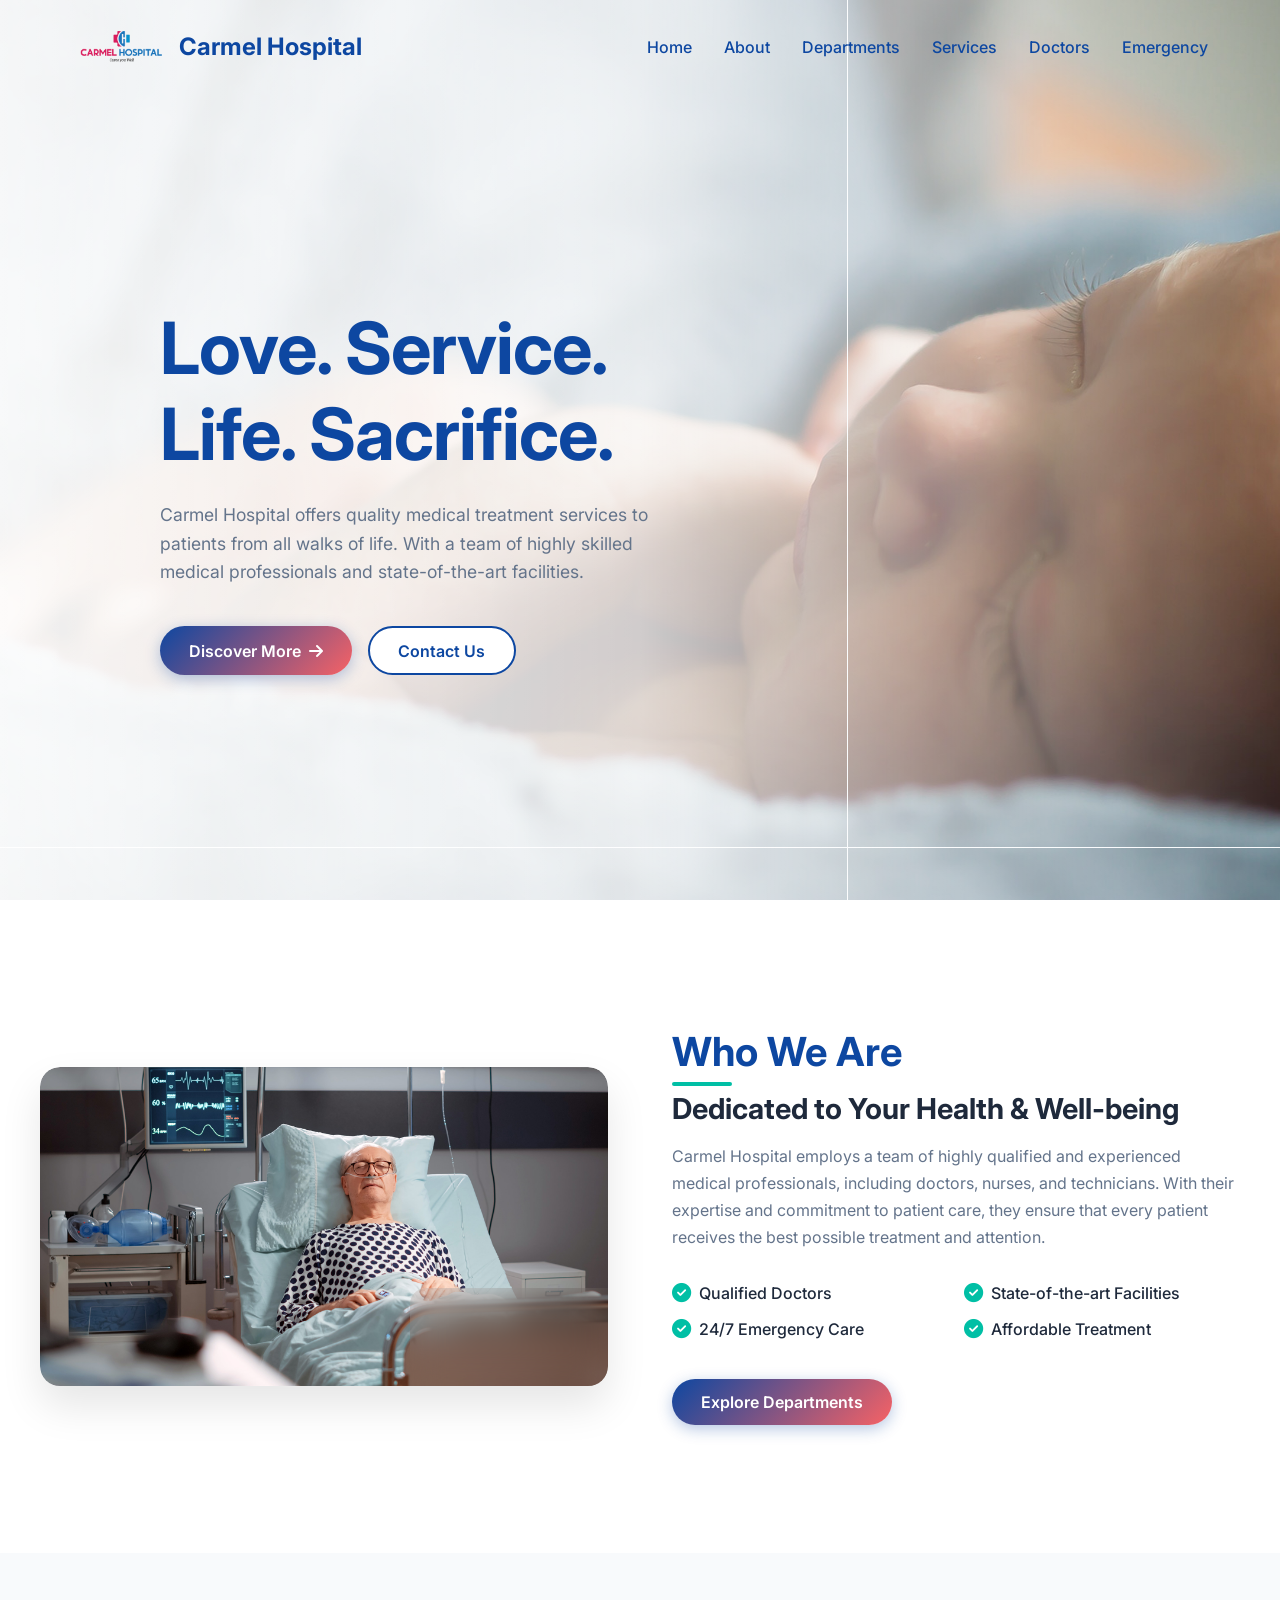
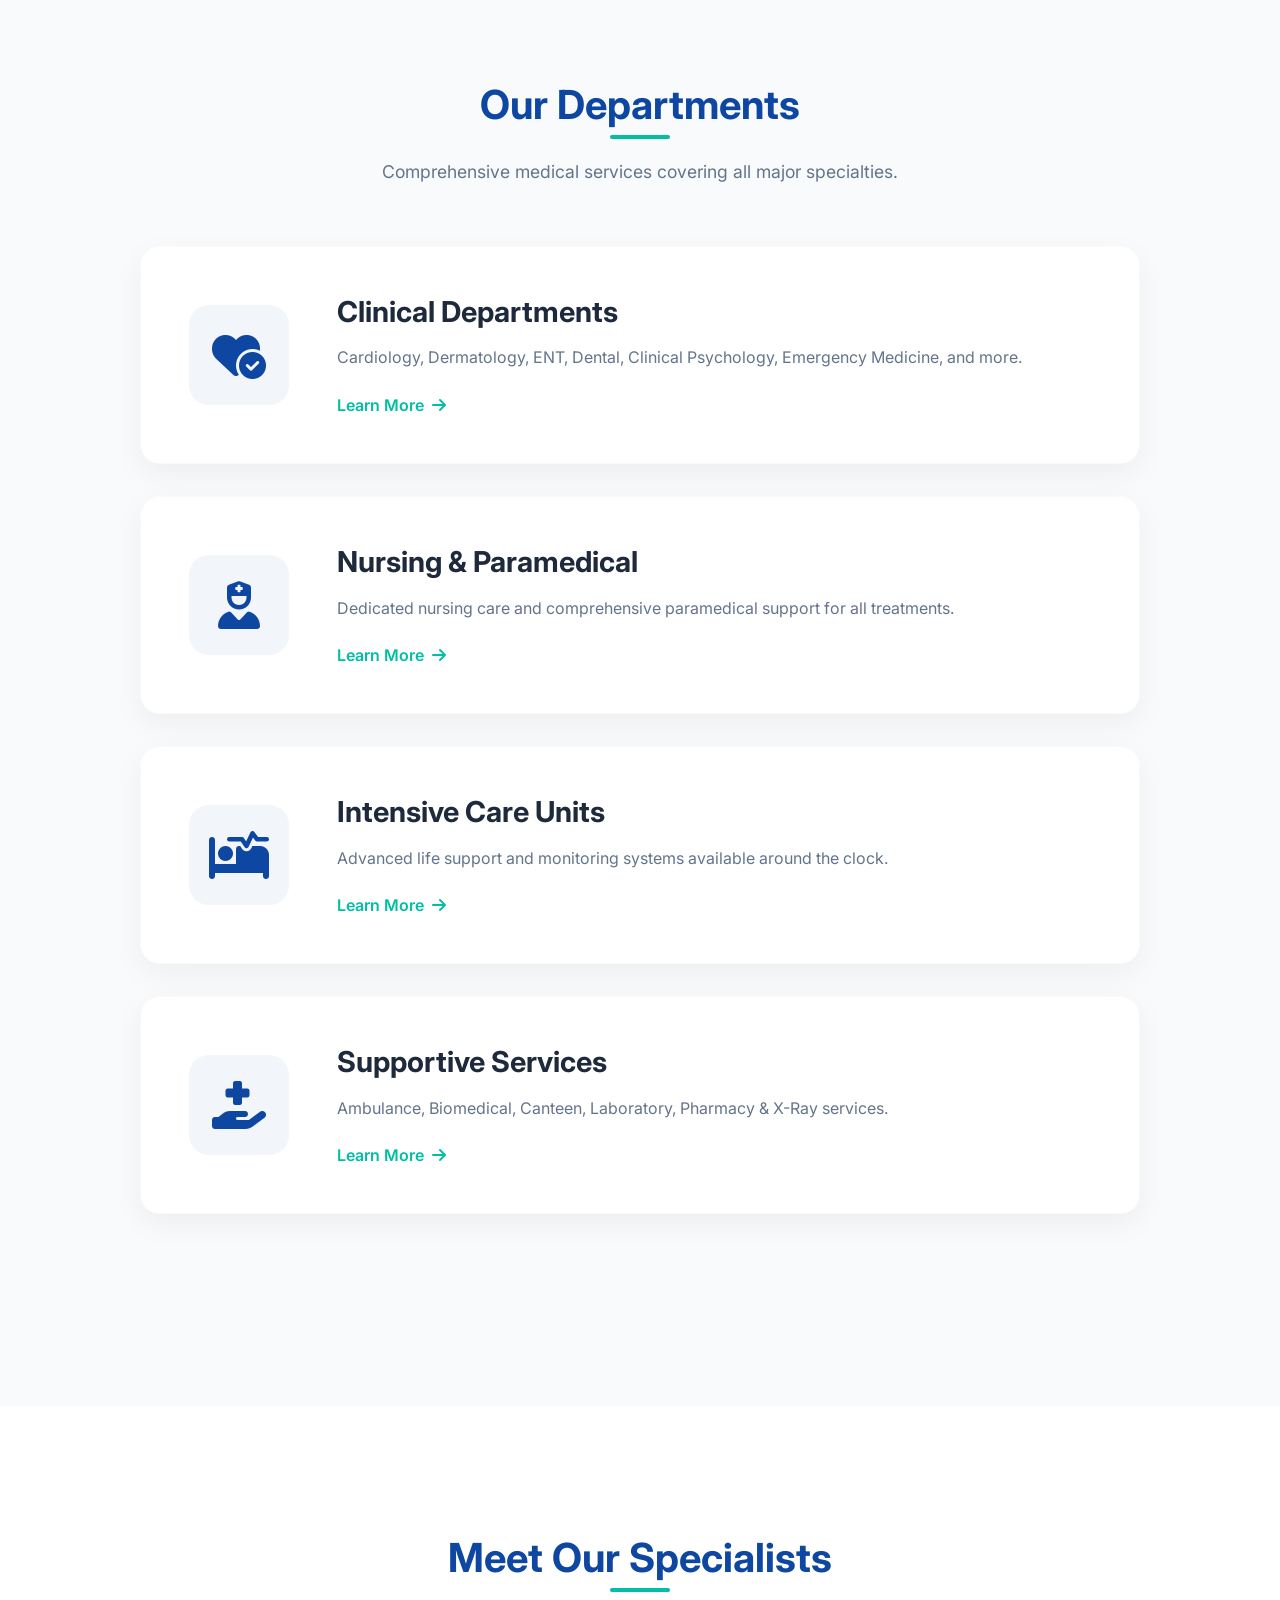
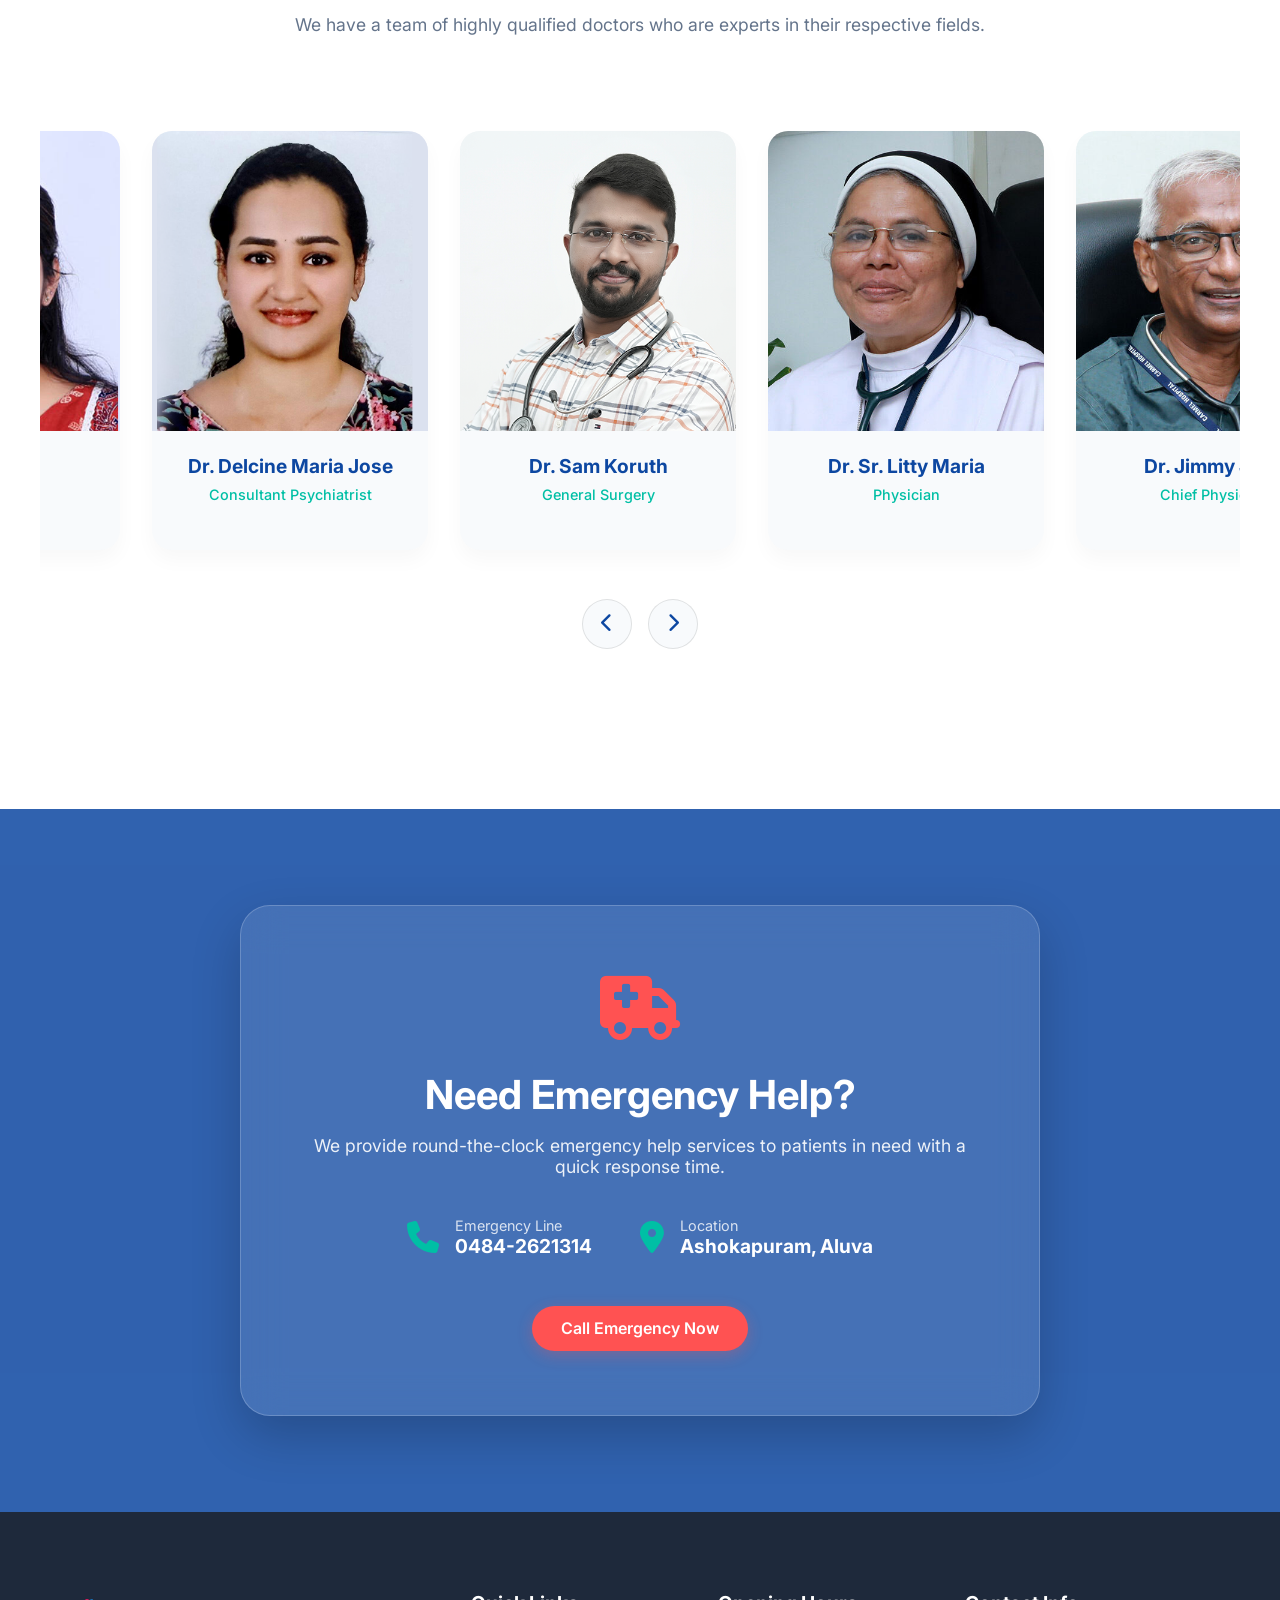
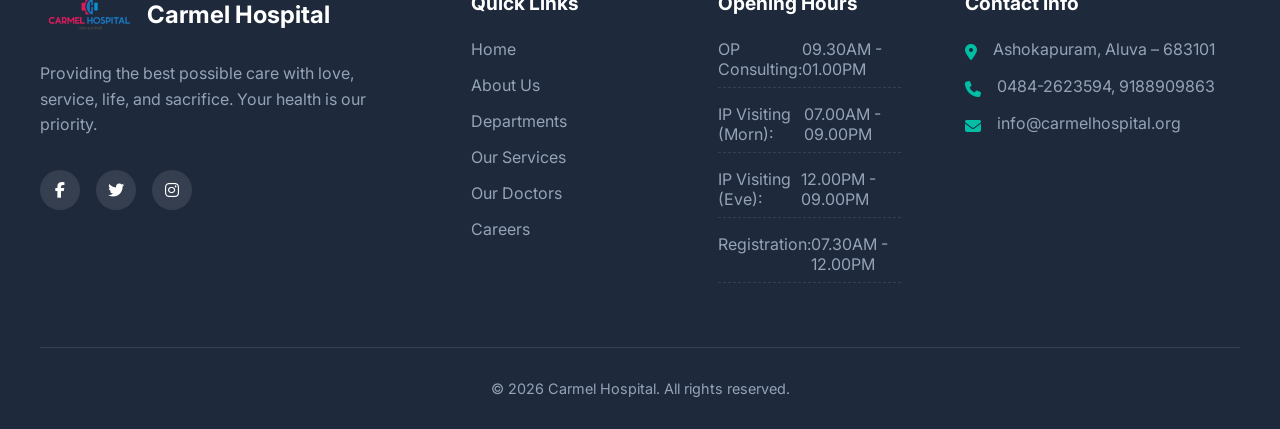
==== commit ccb7adf8: "Update hero section text in index.html Removed the badge text and updated the description for clarit" ====
--- a/index.html
+++ b/index.html
@@ -69,9 +69,8 @@
             <div class="hero-overlay"></div>
         </div>
         <div class="hero-content fade-up">
-            <span class="badge">Top-Notch Medical Care</span>
             <h1>Love. Service.<br>Life. Sacrifice.</h1>
-            <p>Carmel Hospital offers top-notch medical treatment services to patients from all walks of life. With a
+            <p>Carmel Hospital offers quality medical treatment services to patients from all walks of life. With a
                 team of highly skilled medical professionals and state-of-the-art facilities.</p>
             <div class="hero-actions">
                 <a href="about.html" class="btn-primary">Discover More <i class="fa-solid fa-arrow-right"></i></a>
@@ -262,4 +261,4 @@
     <script src="script.js"></script>
 </body>
 
-</html>+</html>
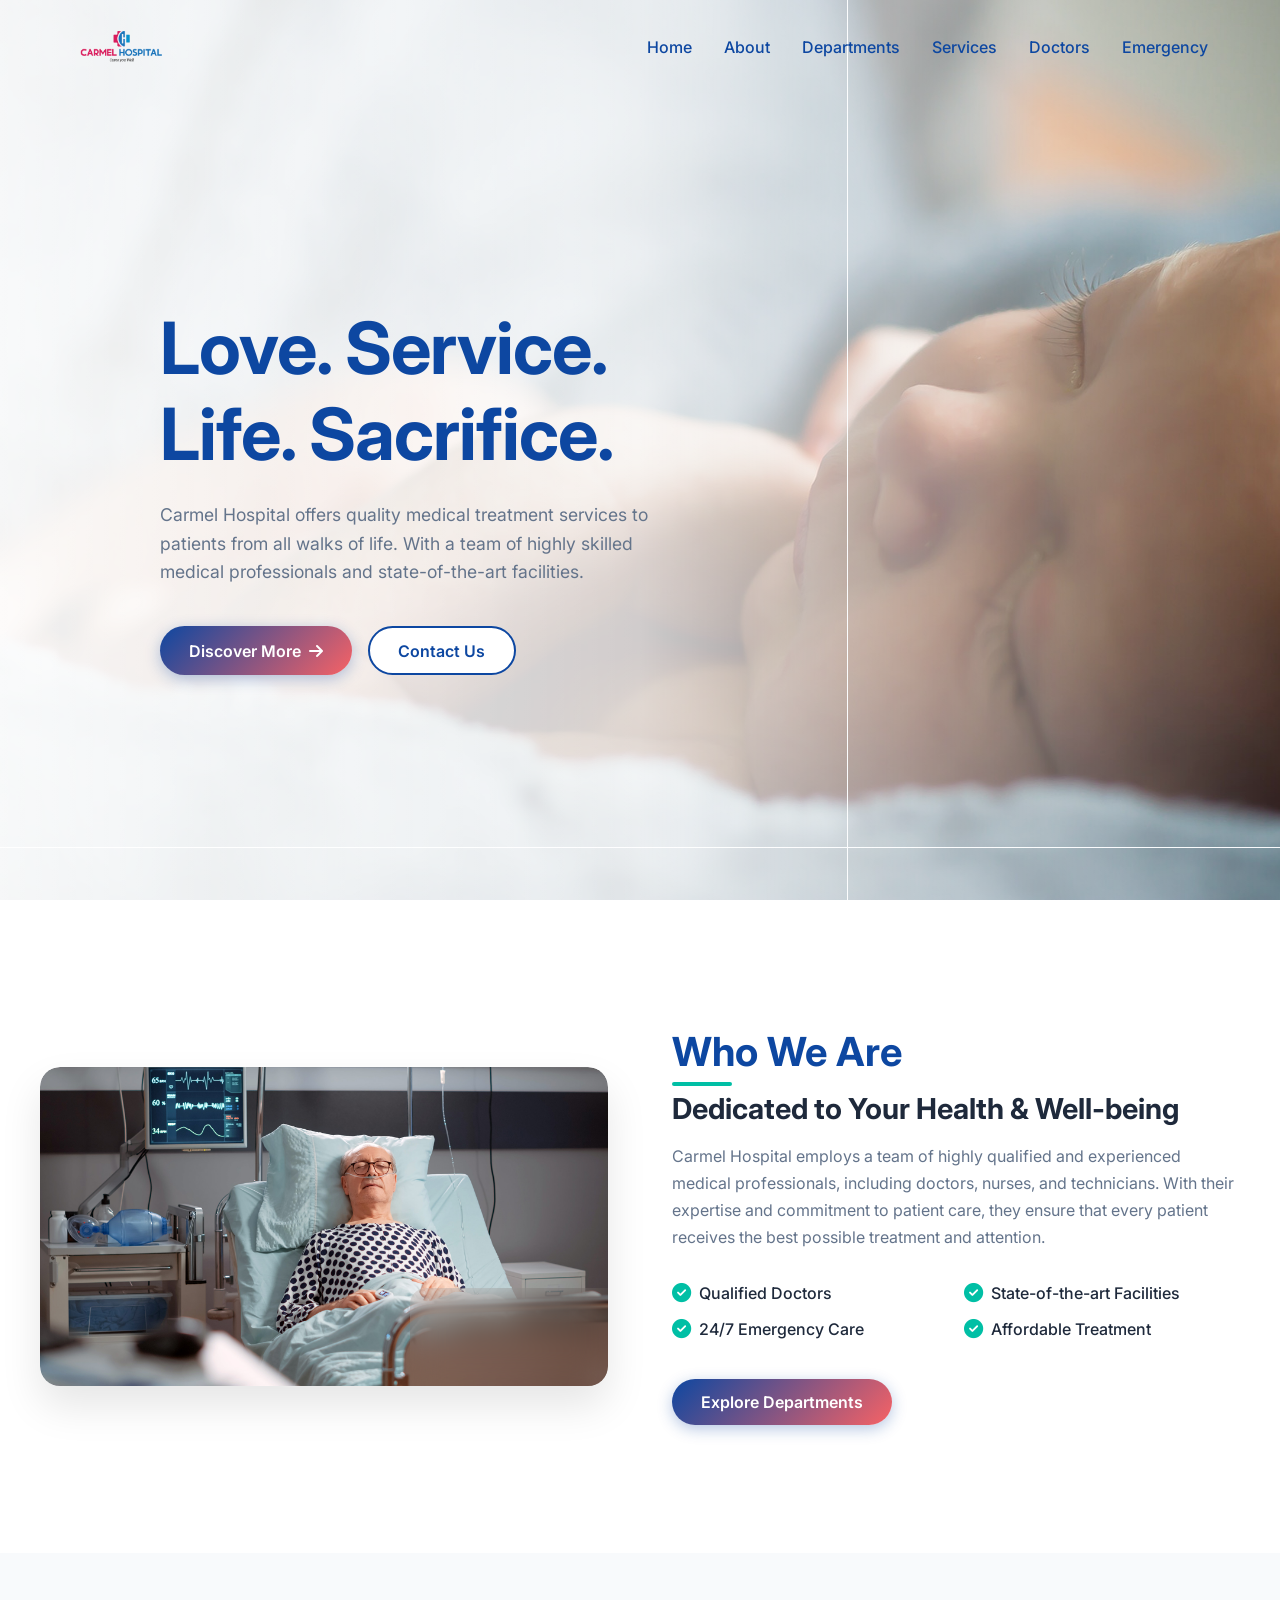
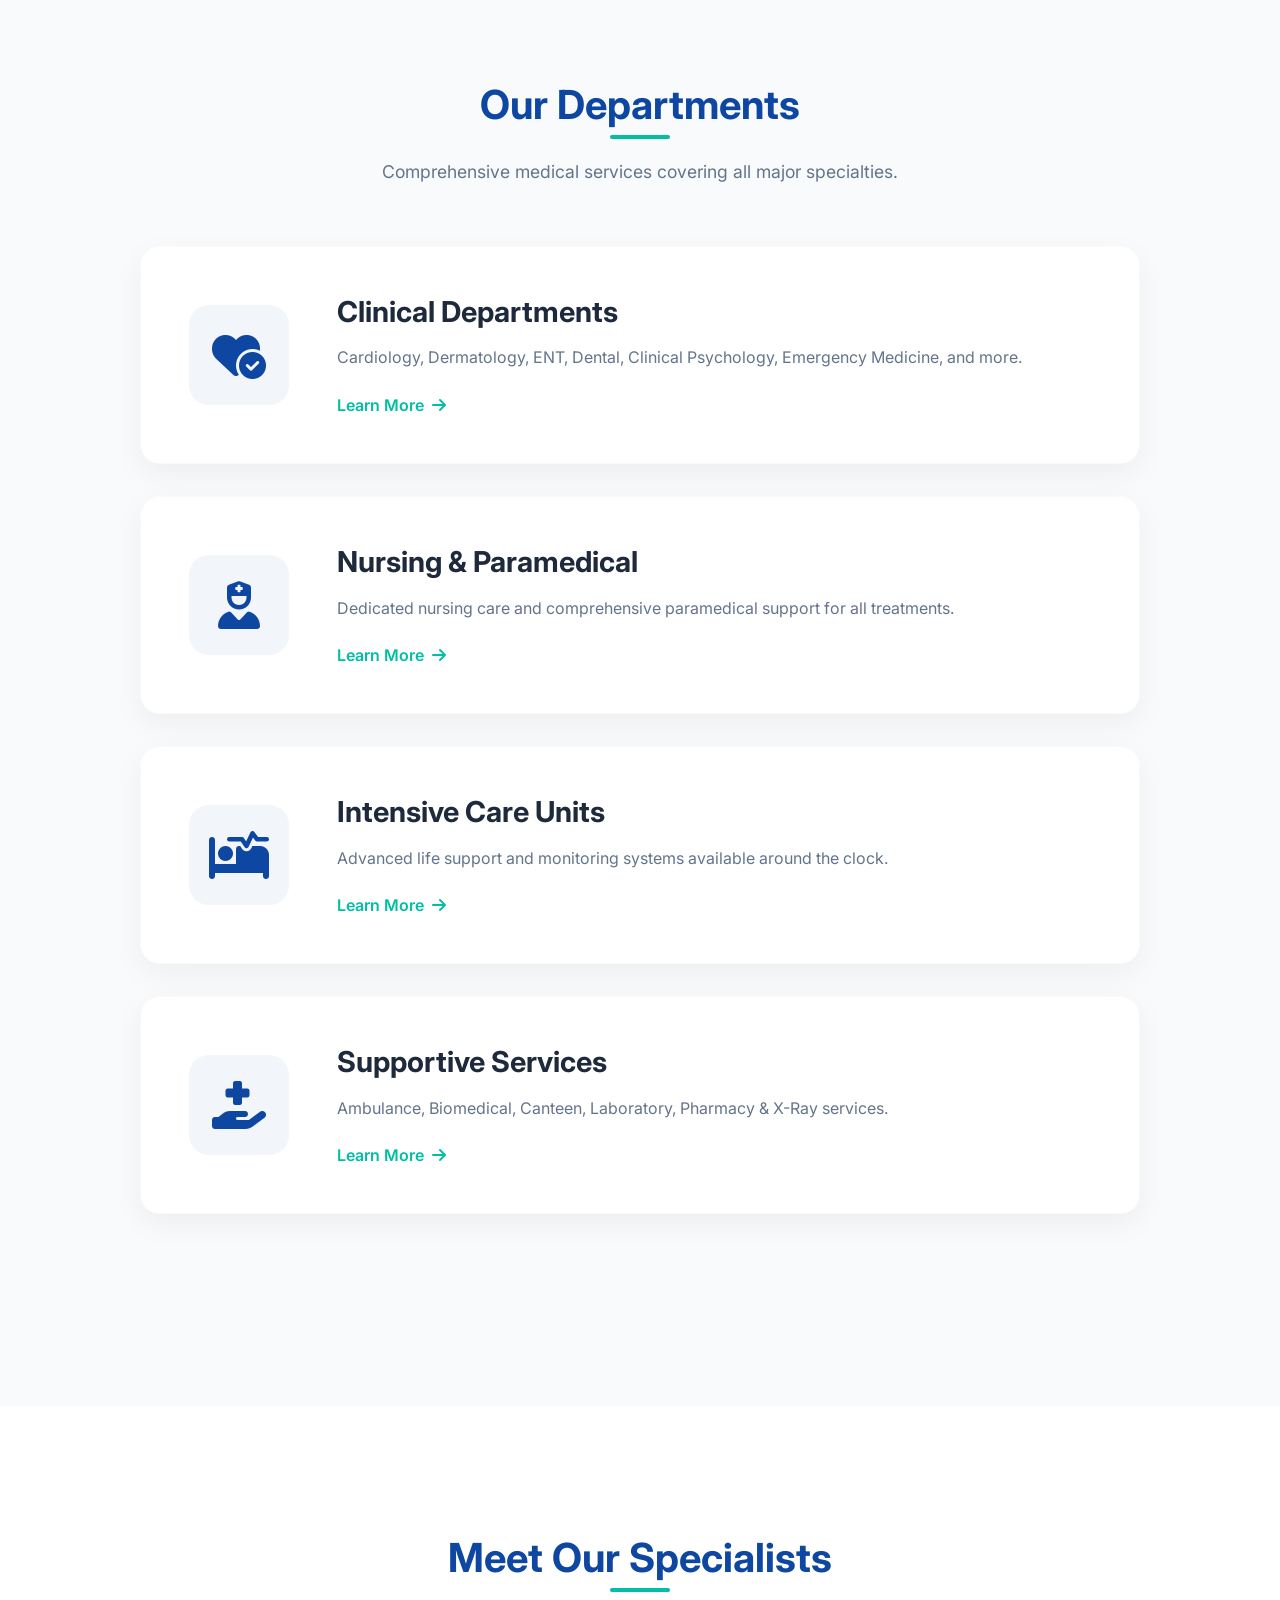
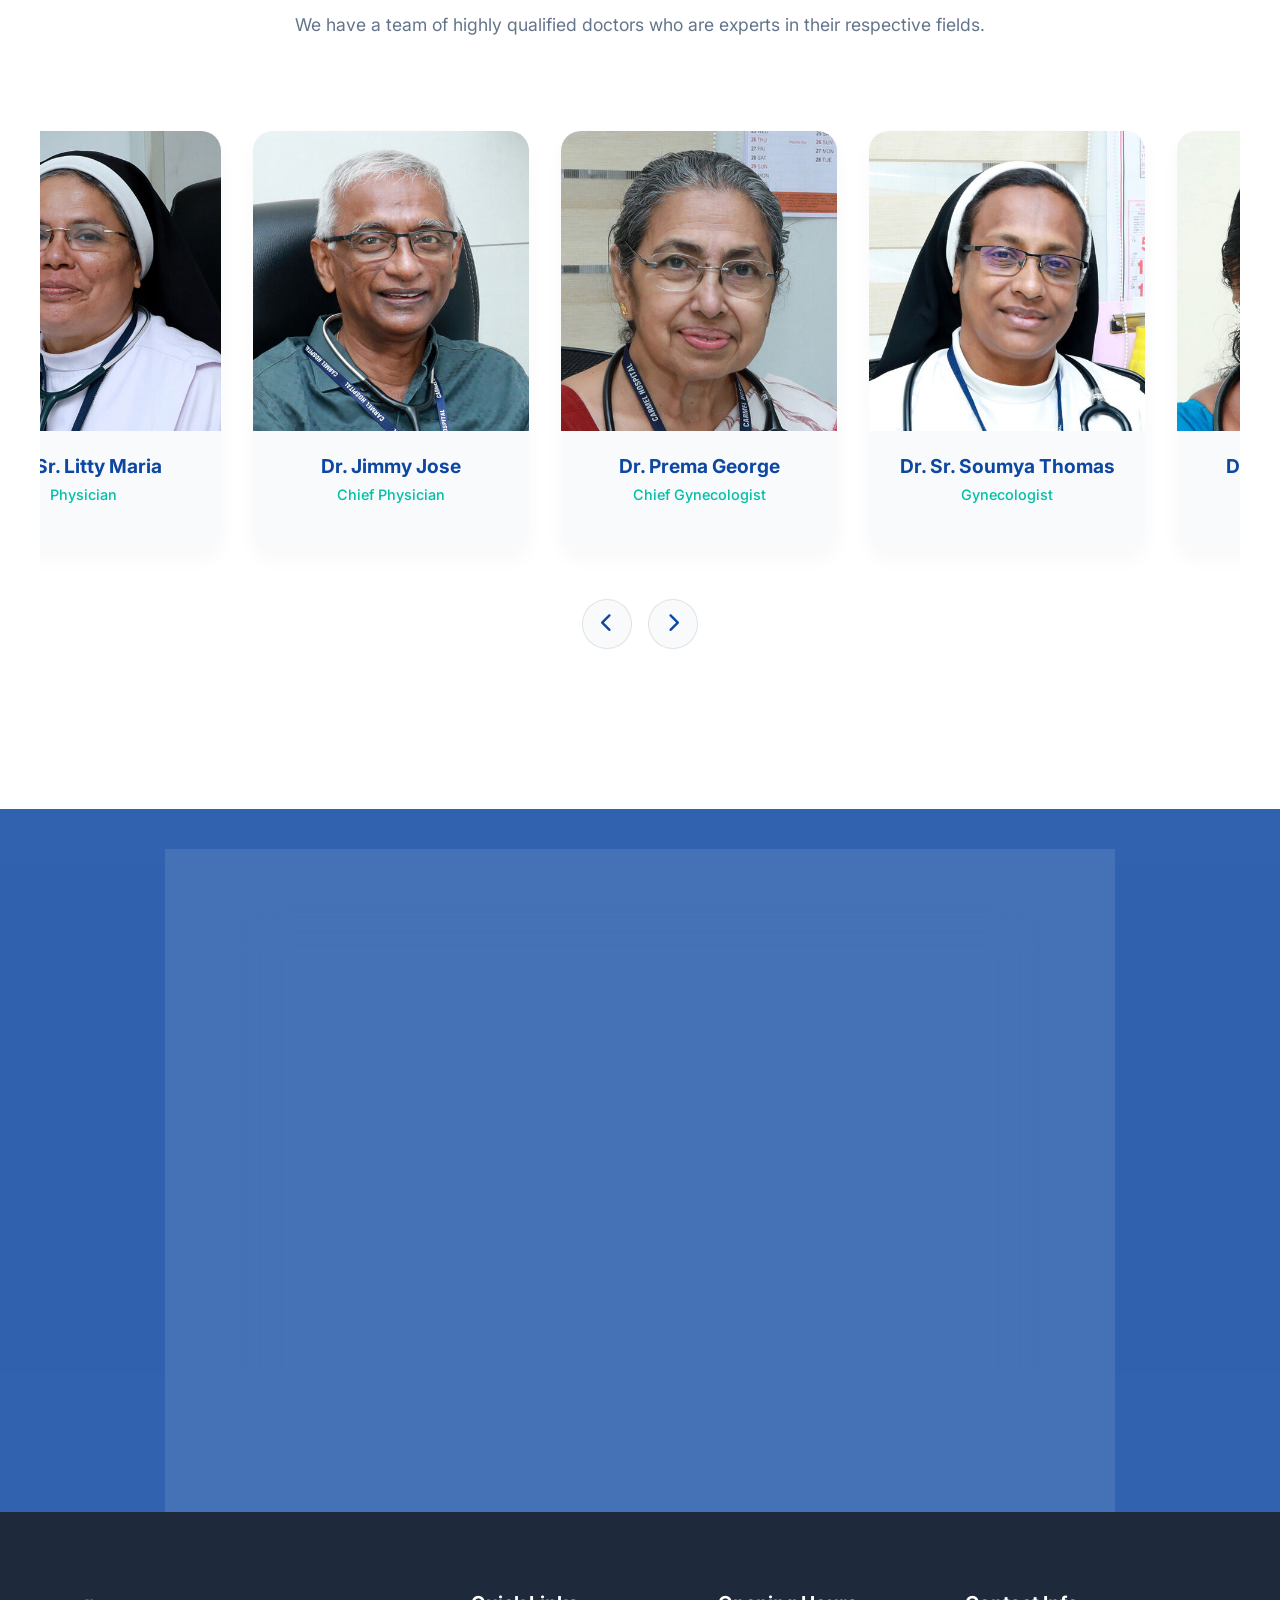
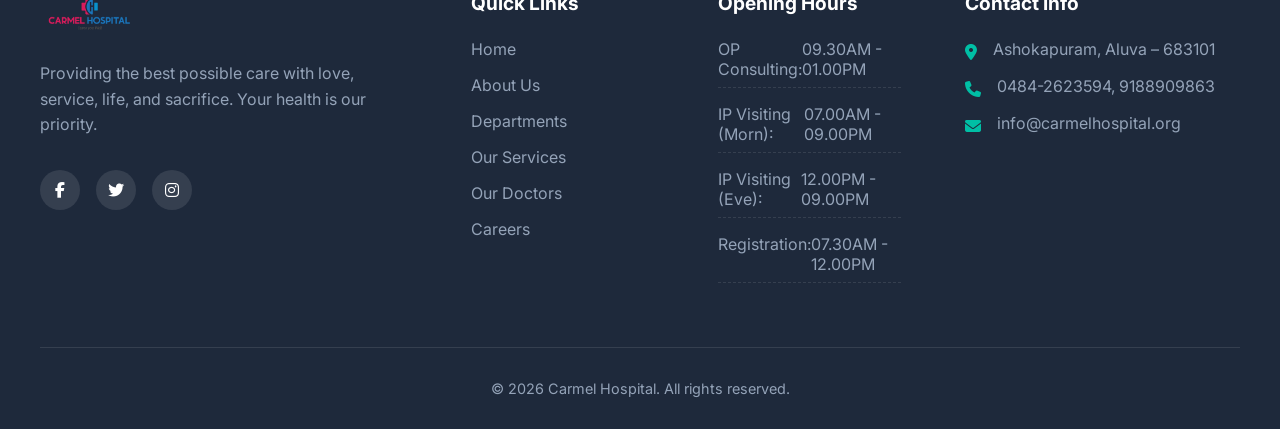
==== commit c4f6e17c: "Remove redundant text from logo in navbar and footer" ====
--- a/index.html
+++ b/index.html
@@ -35,8 +35,7 @@
     <nav class="navbar" id="navbar">
         <div class="nav-container">
             <a href="#" class="logo">
-                <img src="assets/landing/main_logo-1-scaled.png" alt="Carmel Hospital" class="nav-logo-img"> Carmel
-                Hospital
+                <img src="assets/landing/main_logo-1-scaled.png" alt="Carmel Hospital" class="nav-logo-img">
             </a>
             <div class="nav-links">
                 <a href="#home">Home</a>
@@ -208,8 +207,7 @@
         <div class="footer-container">
             <div class="footer-col">
                 <a href="#" class="logo footer-logo">
-                    <img src="assets/landing/main_logo-1-scaled.png" alt="Carmel Hospital" class="nav-logo-img"> Carmel
-                    Hospital
+                    <img src="assets/landing/main_logo-1-scaled.png" alt="Carmel Hospital" class="nav-logo-img">
                 </a>
                 <p>Providing the best possible care with love, service, life, and sacrifice. Your health is our
                     priority.</p>
